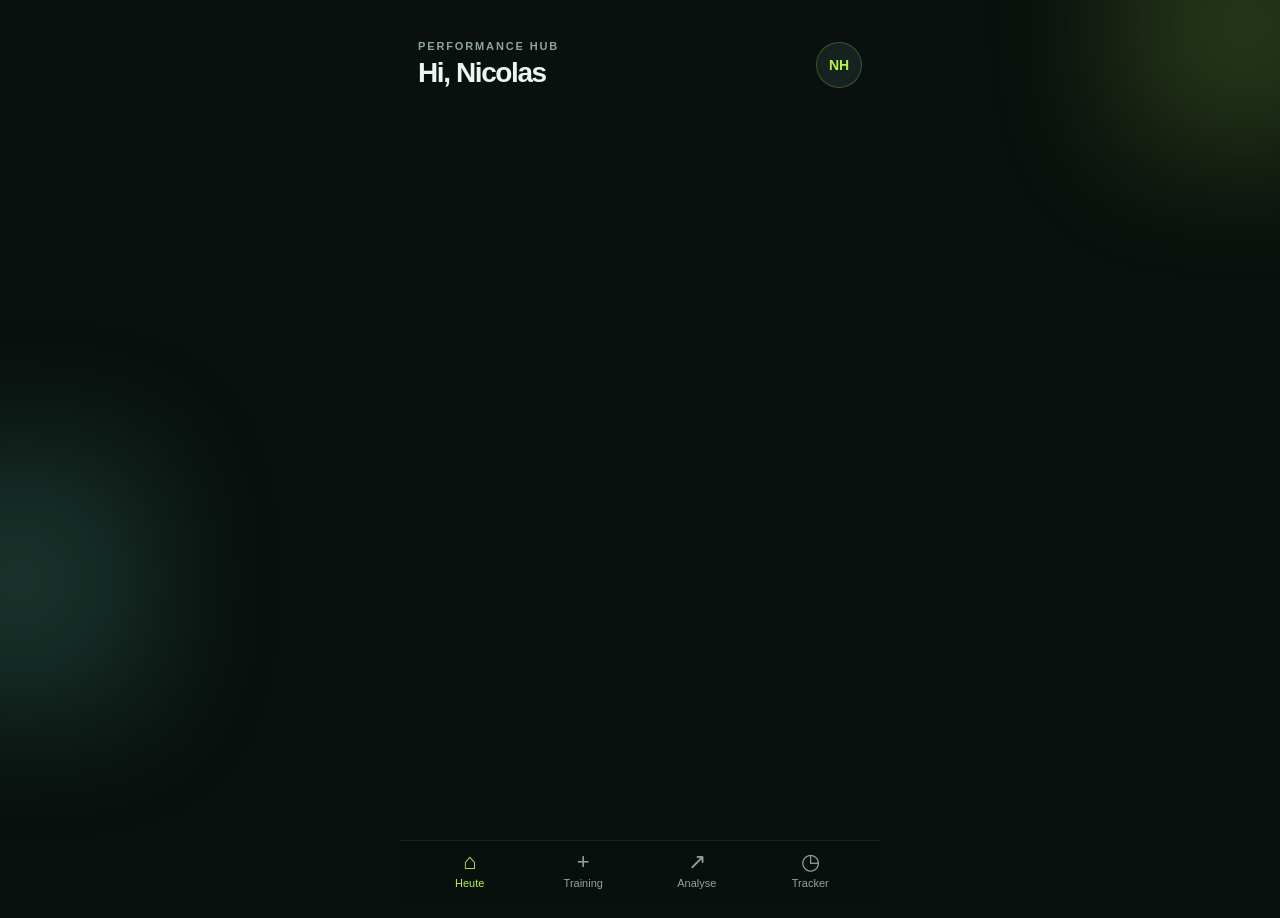
==== index.html @ 821de193 "Add files via upload" ====
<!doctype html>
<html lang="de">
  <head>
    <meta charset="utf-8">
    <meta name="viewport" content="width=device-width, initial-scale=1, viewport-fit=cover">
    <meta name="theme-color" content="#0b1210">
    <title>NH Training | Progress App</title>
    <link rel="manifest" href="manifest.webmanifest">
    <link rel="icon" href="assets/icon.svg" type="image/svg+xml">
    <link rel="stylesheet" href="styles.css">
  </head>
  <body>
    <div class="ambient ambient-one"></div>
    <div class="ambient ambient-two"></div>
    <div class="app-shell">
      <header class="topbar">
        <div>
          <p class="eyebrow">Performance Hub</p>
          <h1>Hi, Nicolas</h1>
        </div>
        <button class="profile-chip" aria-label="Profil">NH</button>
      </header>
      <main id="app" aria-live="polite"></main>
      <nav class="bottom-nav" aria-label="Hauptnavigation">
        <button class="nav-item active" data-tab="home"><span class="nav-icon">⌂</span>Heute</button>
        <button class="nav-item" data-tab="training"><span class="nav-icon">+</span>Training</button>
        <button class="nav-item" data-tab="progress"><span class="nav-icon">↗</span>Analyse</button>
        <button class="nav-item" data-tab="tracker"><span class="nav-icon">◷</span>Tracker</button>
      </nav>
    </div>
    <dialog id="entry-dialog">
      <form id="entry-form" method="dialog" class="entry-form">
        <div class="dialog-header">
          <div>
            <p class="eyebrow">Daily Check-in</p>
            <h2>Eintrag hinzufügen</h2>
          </div>
          <button type="button" class="icon-button" data-close-dialog aria-label="Schließen">×</button>
        </div>
        <label>Datum<input required name="date" type="date"></label>
        <div class="input-row">
          <label>Gewicht (kg)<input required name="weight" type="number" step="0.1"></label>
          <label>Schlaf (h)<input name="sleep" type="number" step="0.1"></label>
        </div>
        <div class="input-row">
          <label>Kalorien<input name="calories" type="number"></label>
          <label>Schritte<input name="steps" type="number"></label>
        </div>
        <div class="rating-grid">
          <label>Energie <output data-rating-output="energy">7</output><input name="energy" type="range" min="1" max="10" value="7"></label>
          <label>Stress <output data-rating-output="stress">4</output><input name="stress" type="range" min="1" max="10" value="4"></label>
          <label>Verdauung <output data-rating-output="digestion">7</output><input name="digestion" type="range" min="1" max="10" value="7"></label>
        </div>
        <label>Session
          <select name="session">
            <option value="">Rest / nicht erfasst</option>
            <option>Upper/Arms</option>
            <option>Lower</option>
            <option>Pull/Trizeps</option>
            <option>Push/Bizeps</option>
          </select>
        </label>
        <label>Session Rating <output data-rating-output="sessionRating">7</output>
          <input name="sessionRating" type="range" min="1" max="10" value="7">
        </label>
        <button class="primary-button" type="submit">Eintrag speichern</button>
      </form>
    </dialog>
    <dialog id="workout-dialog" class="workout-dialog">
      <form id="workout-form" method="dialog"></form>
    </dialog>
    <script src="data/fitness-data.js"></script>
    <script src="app.js"></script>
  </body>
</html>
---- styles.css ----
:root {
  --bg: #09100e;
  --surface: #111a18;
  --surface-2: #16221f;
  --surface-3: #1b2925;
  --line: rgba(238, 246, 241, 0.08);
  --text: #eef4ef;
  --muted: #91a49c;
  --accent: #b7f348;
  --accent-dark: #142008;
  --teal: #62d6b7;
  --orange: #ffbc74;
  --red: #ff7e70;
  --radius: 22px;
  --shadow: 0 18px 42px rgba(0, 0, 0, 0.28);
}

* {
  box-sizing: border-box;
}

html {
  background: var(--bg);
}

body {
  margin: 0;
  min-width: 320px;
  min-height: 100vh;
  background: var(--bg);
  color: var(--text);
  font-family: Inter, "Segoe UI", Arial, sans-serif;
}

button,
input,
select {
  font: inherit;
}

button {
  color: inherit;
  cursor: pointer;
}

.ambient {
  position: fixed;
  pointer-events: none;
  z-index: 0;
  filter: blur(70px);
  opacity: 0.18;
}

.ambient-one {
  top: -100px;
  right: -90px;
  width: 250px;
  height: 250px;
  background: var(--accent);
}

.ambient-two {
  left: -110px;
  top: 50%;
  width: 260px;
  height: 260px;
  background: var(--teal);
}

.app-shell {
  position: relative;
  z-index: 1;
  max-width: 480px;
  min-height: 100vh;
  margin: 0 auto;
  padding: max(22px, env(safe-area-inset-top)) 18px calc(102px + env(safe-area-inset-bottom));
}

.topbar,
.row,
.section-head,
.dialog-header,
.metric-row,
.workout-head {
  display: flex;
  align-items: center;
  justify-content: space-between;
  gap: 12px;
}

.topbar {
  margin-bottom: 26px;
}

h1,
h2,
h3,
p {
  margin: 0;
}

h1 {
  margin-top: 5px;
  font-size: 28px;
  letter-spacing: -0.05em;
}

h2 {
  font-size: 22px;
  letter-spacing: -0.045em;
}

h3 {
  font-size: 16px;
}

.eyebrow {
  color: var(--muted);
  font-size: 11px;
  font-weight: 700;
  letter-spacing: 0.17em;
  text-transform: uppercase;
}

.profile-chip {
  width: 46px;
  height: 46px;
  border: 1px solid rgba(183, 243, 72, 0.24);
  border-radius: 50%;
  background: var(--surface-2);
  color: var(--accent);
  font-size: 14px;
  font-weight: 700;
}

.hero {
  position: relative;
  overflow: hidden;
  margin-bottom: 18px;
  padding: 21px 20px 18px;
  border: 1px solid rgba(183, 243, 72, 0.13);
  border-radius: 27px;
  background: linear-gradient(130deg, #19251b, #101915);
  box-shadow: var(--shadow);
}

.hero::after {
  content: "";
  position: absolute;
  right: -40px;
  bottom: -70px;
  width: 155px;
  height: 155px;
  border-radius: 50%;
  background: rgba(183, 243, 72, 0.09);
}

.hero .hero-title {
  margin: 10px 0 2px;
  color: var(--accent);
  font-size: 42px;
  font-weight: 750;
  letter-spacing: -0.065em;
}

.unit {
  margin-left: 4px;
  color: var(--muted);
  font-size: 16px;
  font-weight: 500;
}

.subtle,
.helper {
  color: var(--muted);
  font-size: 13px;
}

.trend {
  display: inline-flex;
  gap: 5px;
  align-items: center;
  margin-top: 12px;
  padding: 6px 10px;
  border-radius: 999px;
  background: rgba(98, 214, 183, 0.12);
  color: var(--teal);
  font-size: 12px;
  font-weight: 650;
}

.chart {
  display: block;
  width: 100%;
  height: 92px;
  margin-top: 18px;
}

.chart .grid {
  stroke: rgba(238, 246, 241, 0.07);
  stroke-width: 1;
}

.chart .line {
  fill: none;
  stroke: var(--accent);
  stroke-width: 3;
  stroke-linecap: round;
  stroke-linejoin: round;
}

.chart .area {
  fill: url(#areaFill);
}

.chart .dot {
  fill: var(--accent);
  stroke: #182019;
  stroke-width: 3;
}

.kpi-grid {
  display: grid;
  grid-template-columns: repeat(2, 1fr);
  gap: 10px;
  margin-bottom: 23px;
}

.kpi,
.card,
.workout-card,
.day-card {
  border: 1px solid var(--line);
  background: var(--surface);
  border-radius: var(--radius);
}

.kpi {
  min-height: 104px;
  padding: 14px;
}

.kpi strong {
  display: block;
  margin: 11px 0 4px;
  font-size: 23px;
  letter-spacing: -0.04em;
}

.kpi.good strong {
  color: var(--teal);
}

.kpi.warm strong {
  color: var(--orange);
}

.section {
  margin-top: 22px;
}

.section-head {
  margin-bottom: 12px;
}

.link-button {
  border: 0;
  background: none;
  color: var(--accent);
  font-size: 13px;
}

.action-card {
  margin: 18px 0 8px;
  padding: 16px;
  border: 1px solid rgba(183, 243, 72, 0.16);
  border-radius: var(--radius);
  background: linear-gradient(130deg, var(--surface-2), var(--surface));
}

.action-card h3 {
  margin: 7px 0 5px;
  font-size: 18px;
}

.action-buttons {
  display: flex;
  gap: 9px;
  margin-top: 14px;
}

.action-buttons button {
  flex: 1;
}

.secondary-button {
  padding: 12px 13px;
  border: 1px solid var(--line);
  border-radius: 13px;
  background: var(--surface-3);
  color: var(--text);
  font-size: 13px;
  font-weight: 650;
}

.compact-progress {
  margin-top: 14px;
}

.progress-track {
  height: 7px;
  overflow: hidden;
  margin-top: 8px;
  border-radius: 999px;
  background: var(--surface-3);
}

.progress-track span {
  display: block;
  height: 100%;
  border-radius: inherit;
  background: var(--accent);
}

.session-preview {
  display: flex;
  gap: 10px;
  overflow-x: auto;
  scrollbar-width: none;
}

.session-preview::-webkit-scrollbar {
  display: none;
}

.session-pill {
  min-width: 144px;
  padding: 14px;
  border-radius: 18px;
  background: var(--surface-2);
}

.session-pill .day {
  margin-bottom: 14px;
  color: var(--muted);
  font-size: 12px;
}

.session-pill strong {
  display: block;
  margin-bottom: 5px;
  font-size: 14px;
}

.pill-count {
  color: var(--muted);
  font-size: 12px;
}

.chips {
  display: flex;
  gap: 8px;
  margin: 2px 0 18px;
}

.chip {
  flex: 1;
  padding: 10px 8px;
  border: 1px solid var(--line);
  border-radius: 13px;
  background: transparent;
  color: var(--muted);
  font-size: 13px;
}

.chip.active {
  border-color: transparent;
  background: var(--accent);
  color: var(--accent-dark);
  font-weight: 700;
}

.volume-grid {
  display: grid;
  grid-template-columns: repeat(4, 1fr);
  gap: 7px;
  margin-bottom: 18px;
}

.volume-box {
  padding: 10px 6px;
  border-radius: 13px;
  background: var(--surface-2);
  text-align: center;
}

.volume-box strong {
  display: block;
  font-size: 18px;
}

.volume-box span {
  display: block;
  overflow: hidden;
  margin-top: 3px;
  color: var(--muted);
  font-size: 10px;
  text-overflow: ellipsis;
  white-space: nowrap;
}

.workout-card {
  margin-bottom: 10px;
  overflow: hidden;
}

.workout-head {
  width: 100%;
  padding: 15px 14px;
  border: 0;
  background: none;
  text-align: left;
}

.session-code {
  display: inline-flex;
  align-items: center;
  justify-content: center;
  width: 31px;
  height: 31px;
  margin-right: 9px;
  border-radius: 10px;
  background: rgba(183, 243, 72, 0.13);
  color: var(--accent);
  font-weight: 700;
}

.workout-title {
  flex: 1;
}

.workout-title span {
  display: block;
  margin-top: 3px;
  color: var(--muted);
  font-size: 12px;
}

.chevron {
  color: var(--muted);
}

.exercise-list {
  display: none;
  padding: 0 14px 12px;
}

.workout-card.open .exercise-list {
  display: block;
}

.start-session {
  width: 100%;
  margin: 0 0 11px;
  padding: 11px;
  border: 0;
  border-radius: 12px;
  background: rgba(183, 243, 72, 0.12);
  color: var(--accent);
  font-size: 13px;
  font-weight: 700;
}

.exercise {
  display: grid;
  grid-template-columns: 1fr auto;
  gap: 6px;
  padding: 11px 0;
  border-top: 1px solid var(--line);
}

.exercise p {
  font-size: 13px;
}

.exercise small {
  color: var(--muted);
}

.set-tag {
  align-self: center;
  padding: 5px 8px;
  border-radius: 9px;
  background: var(--surface-3);
  color: var(--accent);
  font-size: 12px;
  font-weight: 700;
}

.metric-tabs {
  display: flex;
  gap: 7px;
  overflow-x: auto;
  margin: 14px 0;
}

.metric-tab {
  padding: 9px 12px;
  border: 1px solid var(--line);
  border-radius: 999px;
  background: var(--surface);
  color: var(--muted);
  white-space: nowrap;
}

.metric-tab.active {
  background: rgba(183, 243, 72, 0.12);
  color: var(--accent);
}

.card {
  margin-bottom: 12px;
  padding: 16px;
}

.performance-card {
  margin-top: 12px;
}

.log-summary {
  display: grid;
  grid-template-columns: repeat(3, 1fr);
  gap: 8px;
  margin-top: 14px;
}

.log-summary div {
  padding: 10px 7px;
  border-radius: 12px;
  background: var(--surface-2);
  text-align: center;
}

.log-summary strong {
  display: block;
  color: var(--accent);
  font-size: 17px;
}

.log-summary span {
  color: var(--muted);
  font-size: 10px;
}

.stat-row {
  display: grid;
  grid-template-columns: repeat(3, 1fr);
  gap: 8px;
  margin-top: 17px;
}

.stat-row strong {
  display: block;
  font-size: 18px;
}

.stat-row span {
  color: var(--muted);
  font-size: 11px;
}

.insight {
  display: flex;
  gap: 12px;
  margin-bottom: 10px;
  padding: 14px;
  border-radius: 16px;
  background: var(--surface-2);
}

.insight-mark {
  width: 8px;
  flex-shrink: 0;
  border-radius: 999px;
  background: var(--teal);
}

.insight.warning .insight-mark {
  background: var(--orange);
}

.insight p {
  margin-top: 5px;
  color: var(--muted);
  font-size: 12px;
  line-height: 1.45;
}

.primary-button {
  width: 100%;
  padding: 14px 17px;
  border: 0;
  border-radius: 15px;
  background: var(--accent);
  color: var(--accent-dark);
  font-weight: 700;
}

.day-card {
  display: grid;
  grid-template-columns: 1fr auto;
  gap: 12px;
  margin-bottom: 9px;
  padding: 13px 14px;
}

.day-card strong {
  font-size: 14px;
}

.day-meta {
  display: flex;
  gap: 13px;
  margin-top: 7px;
  color: var(--muted);
  font-size: 12px;
}

.weight {
  color: var(--accent);
  font-size: 15px;
  font-weight: 700;
}

.bottom-nav {
  position: fixed;
  right: 0;
  bottom: 0;
  left: 0;
  z-index: 5;
  display: flex;
  max-width: 480px;
  margin: 0 auto;
  padding: 10px 13px calc(10px + env(safe-area-inset-bottom));
  border-top: 1px solid var(--line);
  background: rgba(9, 16, 14, 0.94);
  backdrop-filter: blur(20px);
}

.nav-item {
  flex: 1;
  border: 0;
  background: none;
  color: var(--muted);
  font-size: 11px;
}

.nav-icon {
  display: block;
  margin-bottom: 5px;
  font-size: 22px;
  line-height: 20px;
}

.nav-item.active {
  color: var(--accent);
}

dialog {
  width: min(430px, calc(100vw - 28px));
  padding: 0;
  border: 1px solid var(--line);
  border-radius: 24px;
  background: var(--surface);
  color: var(--text);
}

dialog::backdrop {
  background: rgba(0, 0, 0, 0.62);
  backdrop-filter: blur(4px);
}

.entry-form {
  display: grid;
  gap: 13px;
  padding: 20px;
}

.rating-grid {
  display: grid;
  grid-template-columns: repeat(3, 1fr);
  gap: 10px;
}

.rating-grid output,
label > output {
  float: right;
  color: var(--accent);
  font-weight: 700;
}

input[type="range"] {
  height: 30px;
  padding: 0;
  accent-color: var(--accent);
}

.workout-dialog {
  height: min(94vh, 820px);
  max-height: calc(100vh - 20px);
}

.workout-dialog form {
  height: 100%;
  overflow-y: auto;
  padding: 18px;
  scrollbar-color: var(--surface-3) transparent;
  scrollbar-width: thin;
}

.workout-dialog form::-webkit-scrollbar {
  width: 7px;
}

.workout-dialog form::-webkit-scrollbar-thumb {
  border-radius: 999px;
  background: var(--surface-3);
}

.live-workout-head {
  position: sticky;
  top: -18px;
  z-index: 2;
  margin: -18px -18px 14px;
  padding: 18px 18px 14px;
  border-bottom: 1px solid var(--line);
  background: var(--surface);
}

.timer-card {
  display: flex;
  align-items: center;
  justify-content: space-between;
  gap: 12px;
  margin: 15px 0;
  padding: 13px;
  border-radius: 14px;
  background: var(--surface-2);
}

.timer-display {
  color: var(--accent);
  font-size: 26px;
  font-weight: 700;
  letter-spacing: -0.04em;
}

.timer-buttons {
  display: flex;
  gap: 5px;
}

.timer-buttons button {
  padding: 7px 8px;
  border: 1px solid var(--line);
  border-radius: 8px;
  background: var(--surface-3);
  font-size: 12px;
}

.log-exercise {
  margin-bottom: 12px;
  padding: 13px;
  border: 1px solid var(--line);
  border-radius: 14px;
  background: var(--surface-2);
}

.log-exercise h3 {
  margin-bottom: 4px;
}

.set-row {
  display: grid;
  grid-template-columns: 28px 1fr 1fr 58px;
  align-items: end;
  gap: 7px;
  margin-top: 10px;
}

.set-row span {
  align-self: center;
  color: var(--muted);
  font-size: 12px;
}

.set-row label {
  font-size: 10px;
}

.set-row input {
  padding: 8px 7px;
  font-size: 14px;
}

.workout-actions {
  position: sticky;
  bottom: -18px;
  display: flex;
  gap: 9px;
  margin: 18px -18px -18px;
  padding: 14px 18px 18px;
  border-top: 1px solid var(--line);
  background: var(--surface);
}

.workout-actions .secondary-button {
  flex: 0.42;
}

.icon-button {
  width: 34px;
  height: 34px;
  border: 0;
  border-radius: 10px;
  background: var(--surface-3);
  color: var(--muted);
  font-size: 24px;
}

label {
  color: var(--muted);
  font-size: 12px;
}

input,
select {
  display: block;
  width: 100%;
  margin-top: 7px;
  padding: 11px 12px;
  border: 1px solid var(--line);
  border-radius: 11px;
  background: var(--surface-2);
  color: var(--text);
}

.input-row {
  display: grid;
  grid-template-columns: repeat(2, 1fr);
  gap: 11px;
}

@media (min-width: 620px) {
  .app-shell {
    margin-top: 18px;
    border-radius: 32px 32px 0 0;
  }
}
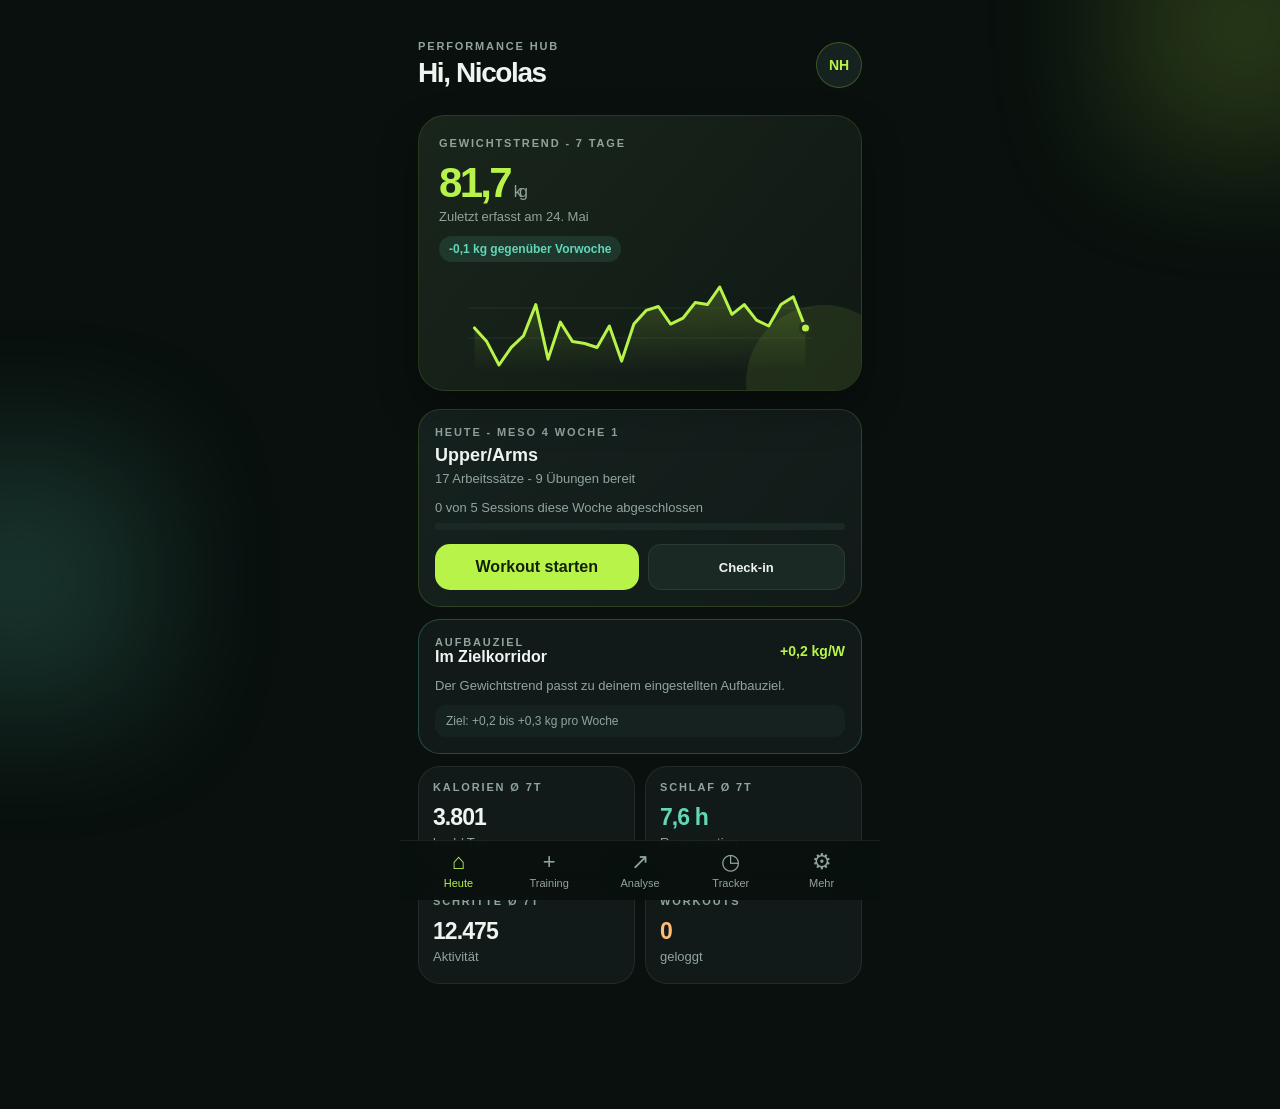
==== commit 55f0b14f: "Upgrade client app tracking and settings" ====
--- a/index.html
+++ b/index.html
@@ -18,7 +18,7 @@
           <p class="eyebrow">Performance Hub</p>
           <h1>Hi, Nicolas</h1>
         </div>
-        <button class="profile-chip" aria-label="Profil">NH</button>
+        <button class="profile-chip" data-open-settings aria-label="Einstellungen öffnen" title="Einstellungen">NH</button>
       </header>
       <main id="app" aria-live="polite"></main>
       <nav class="bottom-nav" aria-label="Hauptnavigation">
@@ -26,6 +26,7 @@
         <button class="nav-item" data-tab="training"><span class="nav-icon">+</span>Training</button>
         <button class="nav-item" data-tab="progress"><span class="nav-icon">↗</span>Analyse</button>
         <button class="nav-item" data-tab="tracker"><span class="nav-icon">◷</span>Tracker</button>
+        <button class="nav-item" data-tab="settings"><span class="nav-icon">&#9881;</span>Mehr</button>
       </nav>
     </div>
     <dialog id="entry-dialog">
@@ -69,6 +70,28 @@
     <dialog id="workout-dialog" class="workout-dialog">
       <form id="workout-form" method="dialog"></form>
     </dialog>
+    <dialog id="measurement-dialog">
+      <form id="measurement-form" method="dialog" class="entry-form">
+        <div class="dialog-header">
+          <div>
+            <p class="eyebrow">Body Check</p>
+            <h2>Maße erfassen</h2>
+          </div>
+          <button type="button" class="icon-button" data-close-measurement aria-label="Schließen">&times;</button>
+        </div>
+        <label>Datum<input required name="date" type="date"></label>
+        <div class="input-row">
+          <label>Taille (cm)<input required name="waist" type="number" step="0.1"></label>
+          <label>Oberarm (cm)<input name="arm" type="number" step="0.1"></label>
+        </div>
+        <div class="input-row">
+          <label>Brust (cm)<input name="chest" type="number" step="0.1"></label>
+          <label>Oberschenkel (cm)<input name="thigh" type="number" step="0.1"></label>
+        </div>
+        <label>Notiz<input name="note" type="text" maxlength="100" placeholder="z. B. morgens, nüchtern"></label>
+        <button class="primary-button" type="submit">Messung speichern</button>
+      </form>
+    </dialog>
     <script src="data/fitness-data.js"></script>
     <script src="app.js"></script>
   </body>
--- a/styles.css
+++ b/styles.css
@@ -7,6 +7,7 @@
   --text: #eef4ef;
   --muted: #91a49c;
   --accent: #b7f348;
+  --accent-rgb: 183, 243, 72;
   --accent-dark: #142008;
   --teal: #62d6b7;
   --orange: #ffbc74;
@@ -125,7 +126,7 @@
 .profile-chip {
   width: 46px;
   height: 46px;
-  border: 1px solid rgba(183, 243, 72, 0.24);
+  border: 1px solid rgba(var(--accent-rgb), 0.24);
   border-radius: 50%;
   background: var(--surface-2);
   color: var(--accent);
@@ -138,7 +139,7 @@
   overflow: hidden;
   margin-bottom: 18px;
   padding: 21px 20px 18px;
-  border: 1px solid rgba(183, 243, 72, 0.13);
+  border: 1px solid rgba(var(--accent-rgb), 0.13);
   border-radius: 27px;
   background: linear-gradient(130deg, #19251b, #101915);
   box-shadow: var(--shadow);
@@ -152,7 +153,7 @@
   width: 155px;
   height: 155px;
   border-radius: 50%;
-  background: rgba(183, 243, 72, 0.09);
+  background: rgba(var(--accent-rgb), 0.09);
 }
 
 .hero .hero-title {
@@ -273,7 +274,7 @@
 .action-card {
   margin: 18px 0 8px;
   padding: 16px;
-  border: 1px solid rgba(183, 243, 72, 0.16);
+  border: 1px solid rgba(var(--accent-rgb), 0.16);
   border-radius: var(--radius);
   background: linear-gradient(130deg, var(--surface-2), var(--surface));
 }
@@ -430,7 +431,7 @@
   height: 31px;
   margin-right: 9px;
   border-radius: 10px;
-  background: rgba(183, 243, 72, 0.13);
+  background: rgba(var(--accent-rgb), 0.13);
   color: var(--accent);
   font-weight: 700;
 }
@@ -465,7 +466,7 @@
   padding: 11px;
   border: 0;
   border-radius: 12px;
-  background: rgba(183, 243, 72, 0.12);
+  background: rgba(var(--accent-rgb), 0.12);
   color: var(--accent);
   font-size: 13px;
   font-weight: 700;
@@ -514,7 +515,7 @@
 }
 
 .metric-tab.active {
-  background: rgba(183, 243, 72, 0.12);
+  background: rgba(var(--accent-rgb), 0.12);
   color: var(--accent);
 }
 
@@ -523,6 +524,33 @@
   padding: 16px;
 }
 
+.goal-card {
+  margin: 12px 0;
+}
+
+.goal-card.good {
+  border-color: rgba(98, 214, 183, 0.26);
+}
+
+.goal-card.warning {
+  border-color: rgba(255, 188, 116, 0.22);
+}
+
+.goal-rate {
+  color: var(--accent);
+  font-size: 14px;
+  white-space: nowrap;
+}
+
+.goal-range {
+  margin-top: 12px;
+  padding: 9px 11px;
+  border-radius: 11px;
+  background: var(--surface-2);
+  color: var(--muted);
+  font-size: 12px;
+}
+
 .performance-card {
   margin-top: 12px;
 }
@@ -550,6 +578,51 @@
 .log-summary span {
   color: var(--muted);
   font-size: 10px;
+}
+
+.performance-foot {
+  margin-top: 12px;
+}
+
+.exercise-tabs {
+  display: flex;
+  gap: 7px;
+  overflow-x: auto;
+  margin: 13px 0 2px;
+  scrollbar-width: none;
+}
+
+.exercise-tabs::-webkit-scrollbar {
+  display: none;
+}
+
+.mini-chip {
+  flex-shrink: 0;
+  max-width: 146px;
+  overflow: hidden;
+  padding: 8px 10px;
+  border: 1px solid var(--line);
+  border-radius: 999px;
+  background: var(--surface-2);
+  color: var(--muted);
+  font-size: 12px;
+  text-overflow: ellipsis;
+  white-space: nowrap;
+}
+
+.mini-chip.active {
+  border-color: rgba(var(--accent-rgb), 0.35);
+  color: var(--accent);
+}
+
+.recommendation {
+  margin-top: 14px;
+  padding: 11px;
+  border-radius: 12px;
+  background: rgba(var(--accent-rgb), 0.08);
+  color: var(--text);
+  font-size: 12px;
+  line-height: 1.5;
 }
 
 .stat-row {
@@ -782,7 +855,7 @@
 
 .set-row {
   display: grid;
-  grid-template-columns: 28px 1fr 1fr 58px;
+  grid-template-columns: 34px minmax(90px, 1fr) 46px 42px;
   align-items: end;
   gap: 7px;
   margin-top: 10px;
@@ -801,6 +874,53 @@
 .set-row input {
   padding: 8px 7px;
   font-size: 14px;
+}
+
+.set-check {
+  height: 38px;
+  border: 1px solid var(--line);
+  border-radius: 10px;
+  background: var(--surface-3);
+  color: var(--muted);
+  font-size: 11px;
+  font-weight: 700;
+}
+
+.set-check.complete {
+  border-color: transparent;
+  background: var(--accent);
+  color: var(--accent-dark);
+}
+
+.set-row.complete input {
+  border-color: rgba(var(--accent-rgb), 0.2);
+}
+
+.step-input {
+  display: grid;
+  grid-template-columns: 31px 1fr 31px;
+  margin-top: 7px;
+}
+
+.step-input input {
+  min-width: 0;
+  margin-top: 0;
+  border-radius: 0;
+  text-align: center;
+}
+
+.step-input button {
+  border: 1px solid var(--line);
+  background: var(--surface-3);
+  color: var(--text);
+}
+
+.step-input button:first-child {
+  border-radius: 9px 0 0 9px;
+}
+
+.step-input button:last-child {
+  border-radius: 0 9px 9px 0;
 }
 
 .workout-actions {
@@ -834,7 +954,8 @@
 }
 
 input,
-select {
+select,
+textarea {
   display: block;
   width: 100%;
   margin-top: 7px;
@@ -845,10 +966,204 @@
   color: var(--text);
 }
 
+textarea {
+  min-height: 90px;
+  resize: vertical;
+  line-height: 1.4;
+}
+
+.feedback-card {
+  margin-bottom: 18px;
+}
+
+.feedback-form {
+  display: grid;
+  gap: 12px;
+  margin-top: 12px;
+}
+
+.storage-note {
+  margin: 13px 0;
+  padding: 9px 11px;
+  border-radius: 10px;
+  background: rgba(255, 188, 116, 0.11);
+  color: var(--orange);
+  font-size: 12px;
+}
+
+.feedback-item {
+  margin-top: 9px;
+  padding: 11px;
+  border-radius: 12px;
+  background: var(--surface-2);
+}
+
+.feedback-item strong {
+  color: var(--muted);
+  font-size: 12px;
+}
+
+.feedback-item p {
+  margin-top: 7px;
+  font-size: 13px;
+  line-height: 1.45;
+}
+
+.remove-note {
+  border: 0;
+  background: none;
+  color: var(--red);
+  font-size: 12px;
+}
+
 .input-row {
   display: grid;
   grid-template-columns: repeat(2, 1fr);
   gap: 11px;
+}
+
+.measurement-grid {
+  display: grid;
+  grid-template-columns: repeat(4, 1fr);
+  gap: 7px;
+}
+
+.measurement-grid div {
+  padding: 10px 5px;
+  border-radius: 12px;
+  background: var(--surface-2);
+  text-align: center;
+}
+
+.measurement-grid strong,
+.measurement-grid span,
+.measurement-grid small {
+  display: block;
+}
+
+.measurement-grid strong {
+  font-size: 17px;
+}
+
+.measurement-grid span {
+  margin-top: 4px;
+  color: var(--muted);
+  font-size: 10px;
+}
+
+.measurement-grid small {
+  margin-top: 5px;
+  color: var(--accent);
+  font-size: 10px;
+}
+
+.settings-card h3 {
+  margin: 6px 0 14px;
+}
+
+.theme-grid {
+  display: grid;
+  grid-template-columns: repeat(4, 1fr);
+  gap: 7px;
+}
+
+.theme-option {
+  display: grid;
+  justify-items: center;
+  gap: 7px;
+  padding: 10px 4px;
+  border: 1px solid var(--line);
+  border-radius: 12px;
+  background: var(--surface-2);
+  color: var(--muted);
+  font-size: 11px;
+}
+
+.theme-option span {
+  width: 22px;
+  height: 22px;
+  border-radius: 50%;
+}
+
+.theme-option.active {
+  border-color: rgba(var(--accent-rgb), 0.38);
+  color: var(--text);
+}
+
+.settings-form {
+  display: grid;
+  gap: 13px;
+}
+
+.toggle-row {
+  display: flex;
+  align-items: center;
+  justify-content: space-between;
+  gap: 15px;
+  padding: 11px;
+  border-radius: 12px;
+  background: var(--surface-2);
+}
+
+.toggle-row input {
+  width: 22px;
+  margin: 0;
+  accent-color: var(--accent);
+}
+
+.data-copy {
+  line-height: 1.55;
+}
+
+.storage-stats {
+  display: grid;
+  grid-template-columns: repeat(2, 1fr);
+  gap: 7px;
+  margin: 14px 0;
+}
+
+.storage-stats span {
+  padding: 9px;
+  border-radius: 10px;
+  background: var(--surface-2);
+  color: var(--muted);
+  font-size: 12px;
+}
+
+.backup-actions {
+  display: flex;
+  gap: 8px;
+}
+
+.backup-actions > * {
+  flex: 1;
+  text-align: center;
+}
+
+.file-button {
+  position: relative;
+  display: grid;
+  align-items: center;
+}
+
+.file-button input {
+  position: absolute;
+  width: 1px;
+  height: 1px;
+  opacity: 0;
+}
+
+.primary-link {
+  display: block;
+  margin-top: 14px;
+  padding: 13px;
+  border-radius: 14px;
+  background: var(--accent);
+  color: var(--accent-dark);
+  font-size: 13px;
+  font-weight: 700;
+  text-align: center;
+  text-decoration: none;
 }
 
 @media (min-width: 620px) {
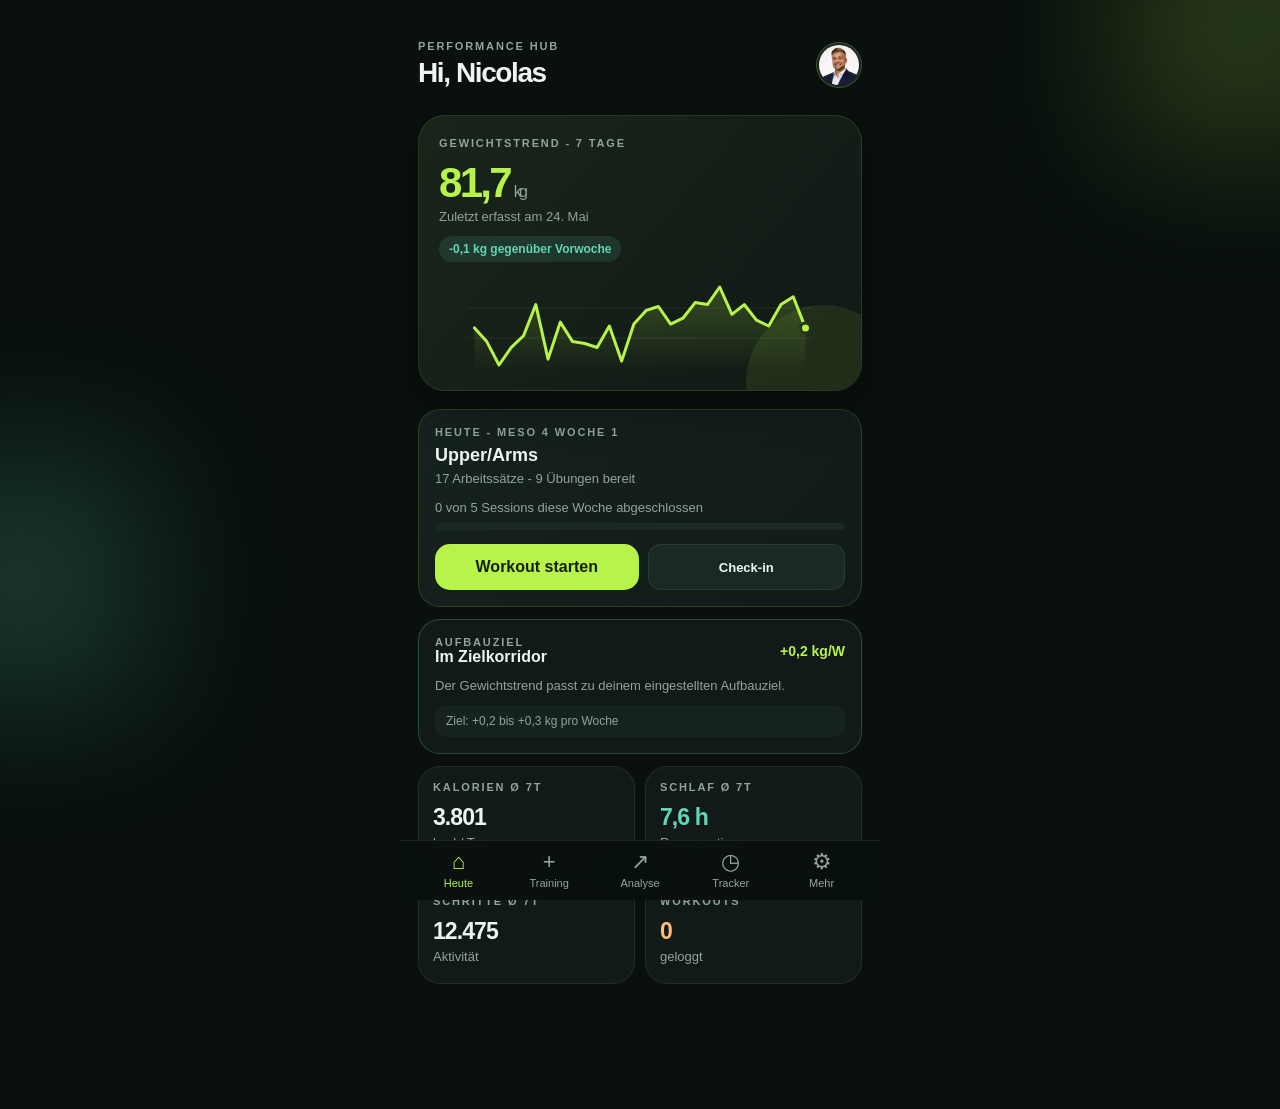
==== commit 419469e8: "Add client profile photo avatar" ====
--- a/index.html
+++ b/index.html
@@ -18,7 +18,9 @@
           <p class="eyebrow">Performance Hub</p>
           <h1>Hi, Nicolas</h1>
         </div>
-        <button class="profile-chip" data-open-settings aria-label="Einstellungen öffnen" title="Einstellungen">NH</button>
+        <button class="profile-chip" data-open-settings aria-label="Einstellungen öffnen" title="Einstellungen">
+          <img src="assets/profile-nicolas.jpg" alt="">
+        </button>
       </header>
       <main id="app" aria-live="polite"></main>
       <nav class="bottom-nav" aria-label="Hauptnavigation">
--- a/styles.css
+++ b/styles.css
@@ -126,12 +126,23 @@
 .profile-chip {
   width: 46px;
   height: 46px;
+  overflow: hidden;
+  padding: 2px;
   border: 1px solid rgba(var(--accent-rgb), 0.24);
   border-radius: 50%;
   background: var(--surface-2);
   color: var(--accent);
   font-size: 14px;
   font-weight: 700;
+}
+
+.profile-chip img {
+  display: block;
+  width: 100%;
+  height: 100%;
+  border-radius: 50%;
+  object-fit: cover;
+  object-position: center 34%;
 }
 
 .hero {
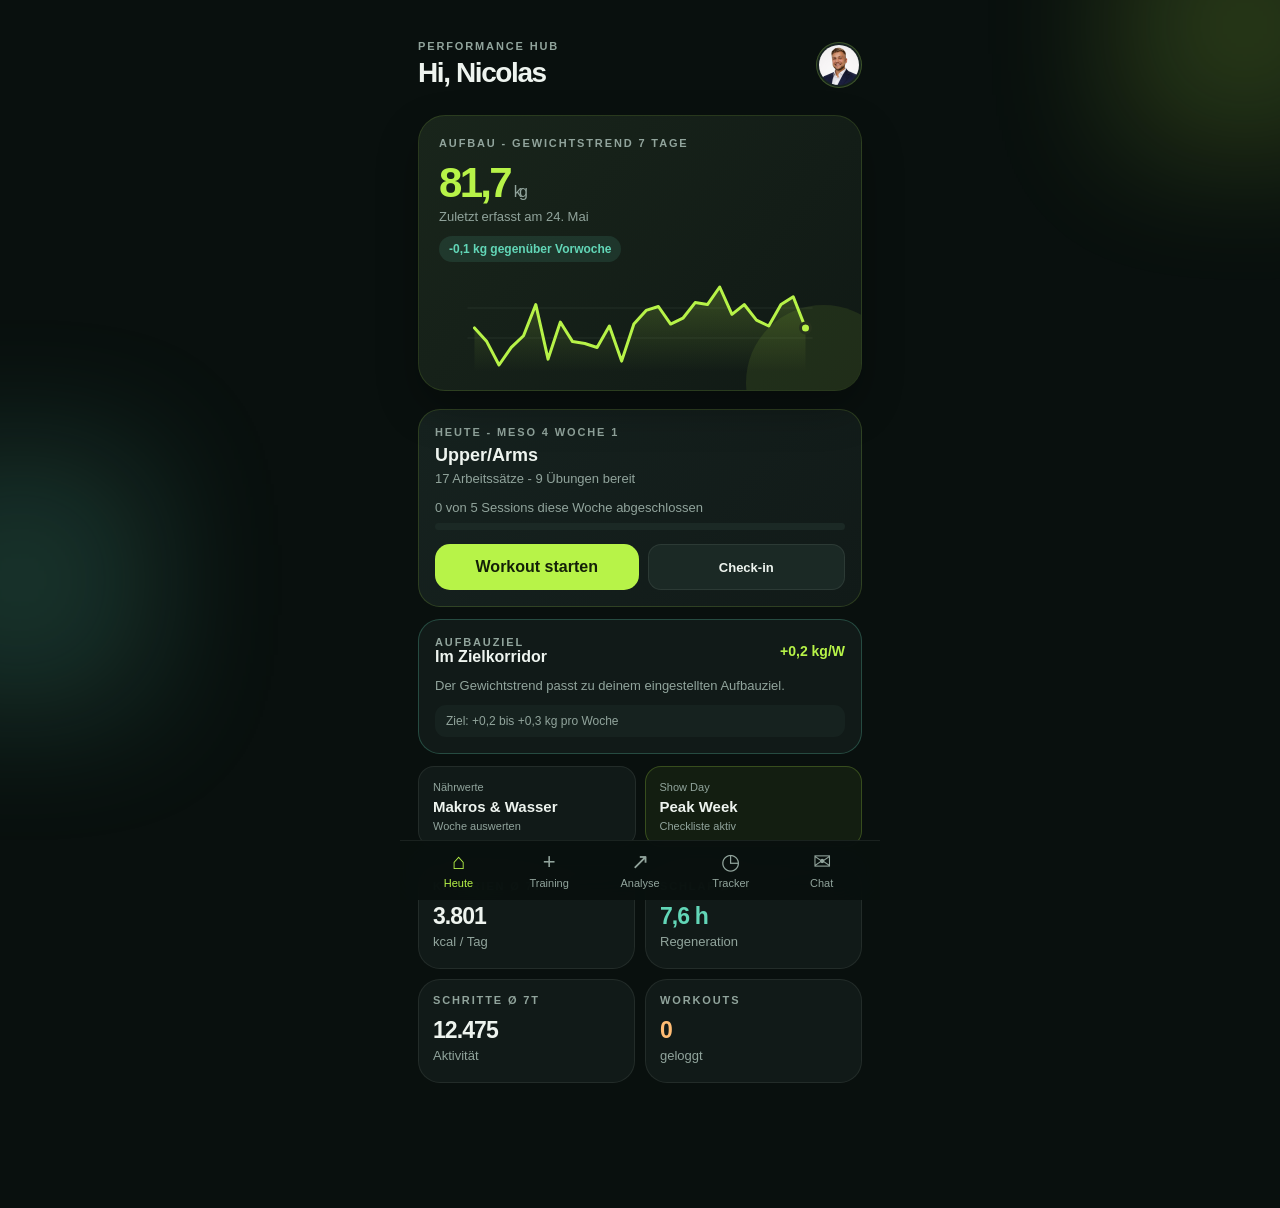
==== commit ab58d11a: "Add client chat nutrition and peak week flows" ====
--- a/index.html
+++ b/index.html
@@ -28,7 +28,7 @@
         <button class="nav-item" data-tab="training"><span class="nav-icon">+</span>Training</button>
         <button class="nav-item" data-tab="progress"><span class="nav-icon">↗</span>Analyse</button>
         <button class="nav-item" data-tab="tracker"><span class="nav-icon">◷</span>Tracker</button>
-        <button class="nav-item" data-tab="settings"><span class="nav-icon">&#9881;</span>Mehr</button>
+        <button class="nav-item" data-tab="chat"><span class="nav-icon">&#9993;</span>Chat</button>
       </nav>
     </div>
     <dialog id="entry-dialog">
@@ -94,6 +94,28 @@
         <button class="primary-button" type="submit">Messung speichern</button>
       </form>
     </dialog>
+    <dialog id="nutrition-dialog">
+      <form id="nutrition-form" method="dialog" class="entry-form">
+        <div class="dialog-header">
+          <div>
+            <p class="eyebrow">Ernährung</p>
+            <h2>Makros erfassen</h2>
+          </div>
+          <button type="button" class="icon-button" data-close-nutrition aria-label="Schließen">&times;</button>
+        </div>
+        <label>Datum<input required name="date" type="date"></label>
+        <div class="input-row">
+          <label>Kalorien<input required name="calories" type="number" min="0"></label>
+          <label>Protein (g)<input required name="protein" type="number" min="0"></label>
+        </div>
+        <div class="input-row">
+          <label>Kohlenhydrate (g)<input required name="carbs" type="number" min="0"></label>
+          <label>Fette (g)<input required name="fat" type="number" min="0"></label>
+        </div>
+        <label>Wasser (Liter)<input name="water" type="number" min="0" step="0.1"></label>
+        <button class="primary-button" type="submit">Nährwerte speichern</button>
+      </form>
+    </dialog>
     <script src="data/fitness-data.js"></script>
     <script src="app.js"></script>
   </body>
--- a/styles.css
+++ b/styles.css
@@ -1177,6 +1177,437 @@
   text-decoration: none;
 }
 
+.dashboard-shortcuts {
+  display: grid;
+  grid-template-columns: repeat(2, 1fr);
+  gap: 9px;
+  margin: 12px 0 18px;
+}
+
+.shortcut-card {
+  display: grid;
+  gap: 5px;
+  padding: 14px;
+  border: 1px solid var(--line);
+  border-radius: 16px;
+  background: var(--surface);
+  text-align: left;
+}
+
+.shortcut-card span,
+.shortcut-card small {
+  color: var(--muted);
+  font-size: 11px;
+}
+
+.shortcut-card strong {
+  font-size: 15px;
+}
+
+.shortcut-card.accent {
+  border-color: rgba(var(--accent-rgb), 0.22);
+  background: rgba(var(--accent-rgb), 0.06);
+}
+
+.weekly-review {
+  margin-top: 12px;
+}
+
+.status-pill,
+.private-pill {
+  padding: 6px 9px;
+  border-radius: 999px;
+  background: rgba(var(--accent-rgb), 0.1);
+  color: var(--accent);
+  font-size: 11px;
+  font-weight: 700;
+}
+
+.private-pill {
+  background: rgba(255, 188, 116, 0.12);
+  color: var(--orange);
+}
+
+.review-stats,
+.macro-grid {
+  display: grid;
+  grid-template-columns: repeat(4, 1fr);
+  gap: 7px;
+  margin-top: 14px;
+}
+
+.review-stats div,
+.macro-grid article {
+  padding: 10px 5px;
+  border-radius: 12px;
+  background: var(--surface-2);
+  text-align: center;
+}
+
+.review-stats strong,
+.review-stats span,
+.macro-grid strong,
+.macro-grid span,
+.macro-grid small {
+  display: block;
+}
+
+.review-stats strong,
+.macro-grid strong {
+  font-size: 15px;
+}
+
+.review-stats span,
+.macro-grid span {
+  margin-top: 5px;
+  color: var(--muted);
+  font-size: 10px;
+}
+
+.macro-grid {
+  margin-bottom: 12px;
+}
+
+.macro-grid article {
+  border: 1px solid var(--line);
+  background: var(--surface);
+}
+
+.macro-grid small {
+  margin-top: 5px;
+  color: var(--accent);
+  font-size: 9px;
+}
+
+.week-picker {
+  display: flex;
+  align-items: center;
+  justify-content: space-between;
+  text-align: center;
+}
+
+.nutrition-days {
+  margin: 12px 0;
+}
+
+.nutrition-day {
+  display: flex;
+  align-items: center;
+  justify-content: space-between;
+  gap: 12px;
+  margin-bottom: 7px;
+  padding: 12px 13px;
+  border: 1px solid var(--line);
+  border-radius: 14px;
+  background: var(--surface);
+}
+
+.nutrition-day p {
+  margin-top: 5px;
+  color: var(--muted);
+  font-size: 11px;
+}
+
+.target-grid {
+  display: grid;
+  grid-template-columns: repeat(4, 1fr);
+  gap: 7px;
+}
+
+.target-grid input {
+  padding-right: 5px;
+  padding-left: 5px;
+  text-align: center;
+}
+
+.setting-divider {
+  margin-top: 7px;
+}
+
+.peak-enable {
+  margin-top: 18px;
+}
+
+.peak-days {
+  display: flex;
+  gap: 7px;
+  overflow-x: auto;
+  margin: 13px 0;
+  scrollbar-width: none;
+}
+
+.peak-days::-webkit-scrollbar {
+  display: none;
+}
+
+.peak-day {
+  display: grid;
+  flex: 0 0 57px;
+  gap: 5px;
+  padding: 10px 5px;
+  border: 1px solid var(--line);
+  border-radius: 13px;
+  background: var(--surface);
+  text-align: center;
+}
+
+.peak-day span {
+  color: var(--muted);
+  font-size: 11px;
+}
+
+.peak-day.active {
+  border-color: transparent;
+  background: var(--accent);
+  color: var(--accent-dark);
+}
+
+.peak-day.active span {
+  color: var(--accent-dark);
+}
+
+.peak-metrics {
+  display: grid;
+  grid-template-columns: repeat(2, 1fr);
+  gap: 8px;
+  margin-top: 14px;
+}
+
+.peak-metrics div {
+  padding: 11px;
+  border-radius: 12px;
+  background: var(--surface-2);
+}
+
+.peak-metrics span {
+  display: block;
+  margin-bottom: 5px;
+  color: var(--muted);
+  font-size: 10px;
+}
+
+.peak-metrics strong {
+  font-size: 14px;
+}
+
+.checklist-item {
+  display: flex;
+  align-items: center;
+  gap: 10px;
+  width: 100%;
+  margin-top: 10px;
+  padding: 11px;
+  border: 1px solid var(--line);
+  border-radius: 12px;
+  background: var(--surface-2);
+  text-align: left;
+}
+
+.checklist-item span {
+  display: grid;
+  width: 23px;
+  height: 23px;
+  flex-shrink: 0;
+  place-items: center;
+  border: 1px solid var(--line);
+  border-radius: 7px;
+  color: var(--accent-dark);
+  font-size: 13px;
+}
+
+.checklist-item.done {
+  color: var(--muted);
+}
+
+.checklist-item.done span {
+  border-color: transparent;
+  background: var(--accent);
+}
+
+.photo-cta {
+  width: 100%;
+  margin-top: 15px;
+}
+
+.chat-head {
+  display: flex;
+  align-items: center;
+  gap: 12px;
+  margin-bottom: 14px;
+}
+
+.coach-avatar {
+  width: 48px;
+  height: 48px;
+  flex-shrink: 0;
+  border: 1px solid rgba(var(--accent-rgb), 0.24);
+  border-radius: 50%;
+  background: rgba(var(--accent-rgb), 0.12);
+  color: var(--accent);
+  font-weight: 700;
+}
+
+.online-status {
+  color: var(--teal);
+  font-size: 11px;
+}
+
+.chat-context {
+  display: flex;
+  justify-content: space-between;
+  gap: 10px;
+  margin-bottom: 16px;
+  padding: 10px 12px;
+  border-radius: 13px;
+  background: var(--surface-2);
+  color: var(--muted);
+  font-size: 12px;
+}
+
+.chat-context button {
+  border: 0;
+  background: transparent;
+  color: var(--accent);
+  font-size: 12px;
+}
+
+.chat-thread {
+  display: grid;
+  gap: 8px;
+  margin-bottom: 16px;
+}
+
+.chat-date {
+  margin: 8px 0 2px;
+  color: var(--muted);
+  font-size: 11px;
+  text-align: center;
+}
+
+.message-row {
+  display: flex;
+}
+
+.message-row.mine {
+  justify-content: flex-end;
+}
+
+.message {
+  max-width: 86%;
+  padding: 11px 12px 8px;
+  border-radius: 6px 17px 17px 17px;
+  background: var(--surface-2);
+  font-size: 13px;
+  line-height: 1.45;
+}
+
+.message-row.mine .message {
+  border-radius: 17px 6px 17px 17px;
+  background: rgba(var(--accent-rgb), 0.15);
+}
+
+.message time {
+  display: block;
+  margin-top: 7px;
+  color: var(--muted);
+  font-size: 10px;
+  text-align: right;
+}
+
+.message-attachment {
+  display: flex;
+  align-items: center;
+  gap: 9px;
+  margin-top: 9px;
+  padding: 8px;
+  border-radius: 11px;
+  background: rgba(9, 16, 14, 0.25);
+}
+
+.message-attachment img {
+  width: 76px;
+  height: 76px;
+  border-radius: 9px;
+  object-fit: cover;
+}
+
+.message-attachment strong,
+.message-attachment small {
+  display: block;
+}
+
+.message-attachment strong {
+  font-size: 11px;
+}
+
+.message-attachment small {
+  margin-top: 4px;
+  color: var(--muted);
+  font-size: 10px;
+}
+
+.photo-mark {
+  display: grid;
+  width: 40px;
+  height: 40px;
+  place-items: center;
+  border-radius: 9px;
+  background: var(--surface-3);
+  color: var(--accent);
+  font-size: 21px;
+}
+
+.chat-composer {
+  display: grid;
+  grid-template-columns: 43px 1fr auto;
+  align-items: end;
+  gap: 7px;
+  padding: 10px;
+  border: 1px solid var(--line);
+  border-radius: 18px;
+  background: var(--surface);
+}
+
+.attach-button {
+  position: relative;
+  display: grid;
+  width: 43px;
+  height: 43px;
+  place-items: center;
+  border-radius: 12px;
+  background: var(--surface-2);
+  color: var(--accent);
+  font-size: 25px;
+}
+
+.attach-button input {
+  position: absolute;
+  width: 1px;
+  height: 1px;
+  opacity: 0;
+}
+
+.chat-input input {
+  margin: 0;
+}
+
+.send-button {
+  height: 43px;
+  padding: 0 11px;
+  border: 0;
+  border-radius: 12px;
+  background: var(--accent);
+  color: var(--accent-dark);
+  font-size: 12px;
+  font-weight: 700;
+}
+
+.attachment-hint {
+  grid-column: 1 / -1;
+  color: var(--muted);
+  font-size: 10px;
+}
+
 @media (min-width: 620px) {
   .app-shell {
     margin-top: 18px;
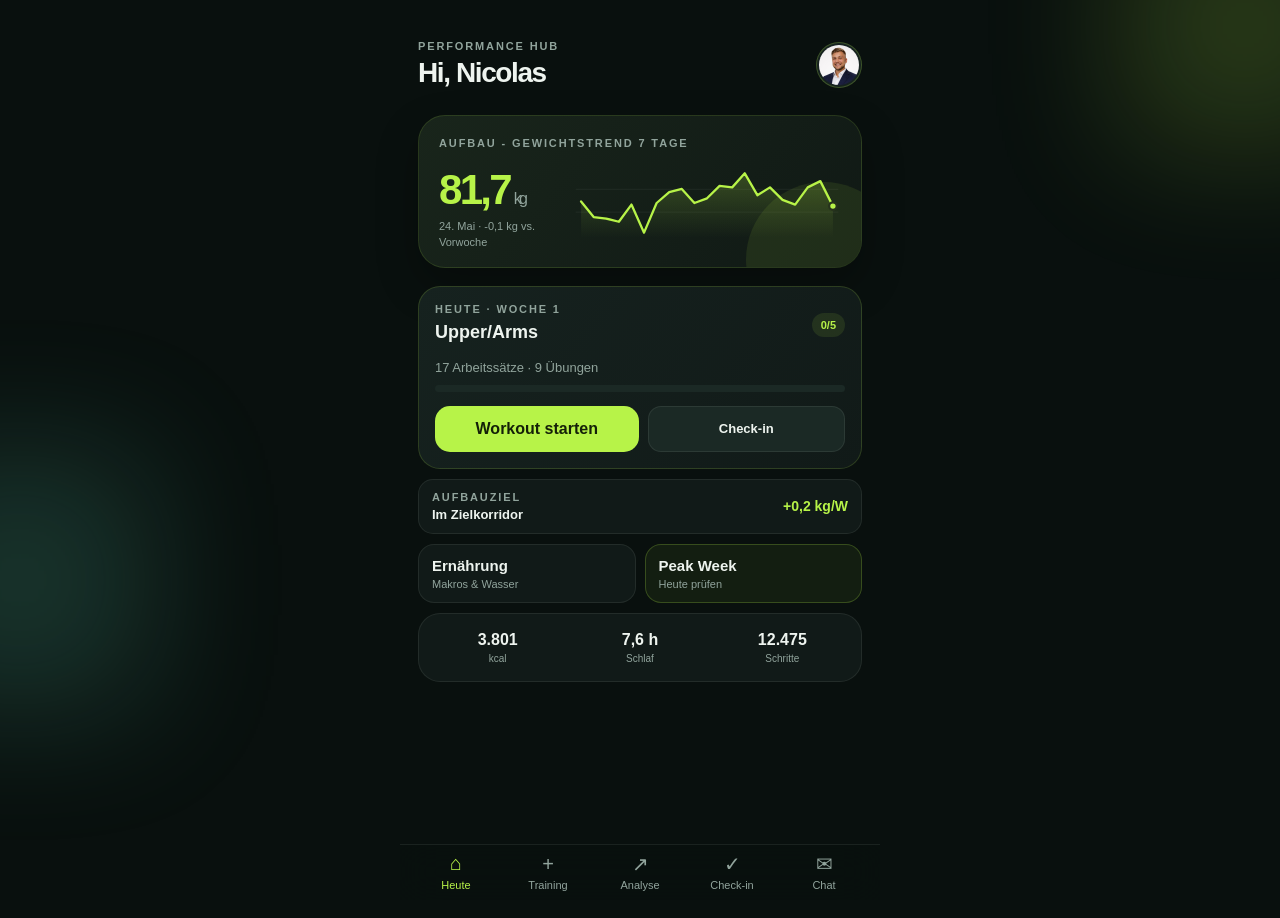
==== commit 9005d447: "Simplify mobile client app experience" ====
--- a/index.html
+++ b/index.html
@@ -27,7 +27,7 @@
         <button class="nav-item active" data-tab="home"><span class="nav-icon">⌂</span>Heute</button>
         <button class="nav-item" data-tab="training"><span class="nav-icon">+</span>Training</button>
         <button class="nav-item" data-tab="progress"><span class="nav-icon">↗</span>Analyse</button>
-        <button class="nav-item" data-tab="tracker"><span class="nav-icon">◷</span>Tracker</button>
+        <button class="nav-item" data-tab="tracker"><span class="nav-icon">✓</span>Check-in</button>
         <button class="nav-item" data-tab="chat"><span class="nav-icon">&#9993;</span>Chat</button>
       </nav>
     </div>
--- a/styles.css
+++ b/styles.css
@@ -31,6 +31,7 @@
   background: var(--bg);
   color: var(--text);
   font-family: Inter, "Segoe UI", Arial, sans-serif;
+  -webkit-font-smoothing: antialiased;
 }
 
 button,
@@ -42,6 +43,11 @@
 button {
   color: inherit;
   cursor: pointer;
+  transition: transform 120ms ease, background-color 180ms ease, border-color 180ms ease, color 180ms ease;
+}
+
+button:active {
+  transform: scale(0.98);
 }
 
 .ambient {
@@ -91,6 +97,22 @@
 
 .topbar {
   margin-bottom: 26px;
+}
+
+#app > * {
+  animation: content-rise 220ms ease both;
+}
+
+@keyframes content-rise {
+  from {
+    opacity: 0;
+    transform: translateY(5px);
+  }
+
+  to {
+    opacity: 1;
+    transform: translateY(0);
+  }
 }
 
 h1,
@@ -156,6 +178,34 @@
   box-shadow: var(--shadow);
 }
 
+.compact-hero {
+  padding-bottom: 16px;
+}
+
+.hero-compact-row {
+  display: grid;
+  grid-template-columns: 125px 1fr;
+  align-items: center;
+  gap: 9px;
+  margin-top: 7px;
+}
+
+.compact-hero .hero-title {
+  margin-top: 0;
+  font-size: 36px;
+}
+
+.compact-hero .chart {
+  height: 70px;
+  margin-top: 0;
+}
+
+.compact-hero .subtle {
+  margin-top: 5px;
+  font-size: 11px;
+  line-height: 1.45;
+}
+
 .hero::after {
   content: "";
   position: absolute;
@@ -290,6 +340,44 @@
   background: linear-gradient(130deg, var(--surface-2), var(--surface));
 }
 
+.tracker-actions {
+  display: grid;
+  grid-template-columns: repeat(2, 1fr);
+  gap: 8px;
+  margin-bottom: 18px;
+}
+
+.tracker-actions button {
+  padding: 12px 8px;
+  border: 1px solid var(--line);
+  border-radius: 12px;
+  background: var(--surface);
+  color: var(--text);
+  font-size: 12px;
+  font-weight: 650;
+}
+
+.list-label {
+  margin: 4px 0 11px;
+  color: var(--muted);
+  font-size: 11px;
+  font-weight: 700;
+  letter-spacing: 0.13em;
+  text-transform: uppercase;
+}
+
+.compact-feedback {
+  margin-top: 16px;
+}
+
+.daily-focus {
+  margin-top: 12px;
+}
+
+.daily-focus .compact-progress {
+  margin-top: 10px;
+}
+
 .action-card h3 {
   margin: 7px 0 5px;
   font-size: 18px;
@@ -535,6 +623,34 @@
   padding: 16px;
 }
 
+.compact-status {
+  display: flex;
+  align-items: center;
+  justify-content: space-between;
+  gap: 10px;
+  margin: 10px 0;
+  padding: 11px 13px;
+  border: 1px solid var(--line);
+  border-radius: 15px;
+  background: var(--surface);
+}
+
+.compact-status strong {
+  display: block;
+  margin-top: 4px;
+  font-size: 13px;
+}
+
+.compact-status span {
+  color: var(--accent);
+  font-size: 14px;
+  font-weight: 700;
+}
+
+.compact-status.warning span {
+  color: var(--orange);
+}
+
 .goal-card {
   margin: 12px 0;
 }
@@ -725,7 +841,7 @@
   display: flex;
   max-width: 480px;
   margin: 0 auto;
-  padding: 10px 13px calc(10px + env(safe-area-inset-bottom));
+  padding: 8px 10px calc(8px + env(safe-area-inset-bottom));
   border-top: 1px solid var(--line);
   background: rgba(9, 16, 14, 0.94);
   backdrop-filter: blur(20px);
@@ -742,12 +858,16 @@
 .nav-icon {
   display: block;
   margin-bottom: 5px;
-  font-size: 22px;
+  font-size: 20px;
   line-height: 20px;
 }
 
 .nav-item.active {
   color: var(--accent);
+}
+
+.nav-item.active .nav-icon {
+  transform: translateY(-1px);
 }
 
 dialog {
@@ -1181,20 +1301,19 @@
   display: grid;
   grid-template-columns: repeat(2, 1fr);
   gap: 9px;
-  margin: 12px 0 18px;
+  margin: 10px 0;
 }
 
 .shortcut-card {
   display: grid;
-  gap: 5px;
-  padding: 14px;
+  gap: 4px;
+  padding: 12px 13px;
   border: 1px solid var(--line);
   border-radius: 16px;
   background: var(--surface);
   text-align: left;
 }
 
-.shortcut-card span,
 .shortcut-card small {
   color: var(--muted);
   font-size: 11px;
@@ -1207,6 +1326,63 @@
 .shortcut-card.accent {
   border-color: rgba(var(--accent-rgb), 0.22);
   background: rgba(var(--accent-rgb), 0.06);
+}
+
+.quick-stats {
+  display: grid;
+  grid-template-columns: repeat(3, 1fr);
+  gap: 7px;
+  margin-top: 10px;
+  padding: 11px;
+}
+
+.quick-stats div {
+  padding: 6px 3px;
+  text-align: center;
+}
+
+.quick-stats strong,
+.quick-stats span {
+  display: block;
+}
+
+.quick-stats strong {
+  font-size: 16px;
+}
+
+.quick-stats span {
+  margin-top: 4px;
+  color: var(--muted);
+  font-size: 10px;
+}
+
+.page-head {
+  display: grid;
+  grid-template-columns: auto 1fr auto;
+  align-items: center;
+  gap: 10px;
+  margin-bottom: 14px;
+}
+
+.back-button {
+  display: grid;
+  width: 39px;
+  height: 39px;
+  place-items: center;
+  border: 1px solid var(--line);
+  border-radius: 12px;
+  background: var(--surface);
+  color: var(--text);
+}
+
+.add-button {
+  padding: 10px 11px;
+  border: 0;
+  border-radius: 11px;
+  background: rgba(var(--accent-rgb), 0.12);
+  color: var(--accent);
+  font-size: 12px;
+  font-weight: 700;
 }
 
 .weekly-review {
@@ -1471,6 +1647,17 @@
   font-size: 12px;
 }
 
+.history-button {
+  width: 100%;
+  margin-bottom: 12px;
+  padding: 10px;
+  border: 1px dashed var(--line);
+  border-radius: 12px;
+  background: transparent;
+  color: var(--muted);
+  font-size: 12px;
+}
+
 .chat-thread {
   display: grid;
   gap: 8px;
@@ -1558,6 +1745,9 @@
 }
 
 .chat-composer {
+  position: sticky;
+  bottom: 78px;
+  z-index: 2;
   display: grid;
   grid-template-columns: 43px 1fr auto;
   align-items: end;
@@ -1566,6 +1756,7 @@
   border: 1px solid var(--line);
   border-radius: 18px;
   background: var(--surface);
+  box-shadow: 0 -10px 22px rgba(9, 16, 14, 0.5);
 }
 
 .attach-button {
@@ -1614,3 +1805,12 @@
     border-radius: 32px 32px 0 0;
   }
 }
+
+@media (prefers-reduced-motion: reduce) {
+  *,
+  *::before,
+  *::after {
+    animation: none !important;
+    transition: none !important;
+  }
+}
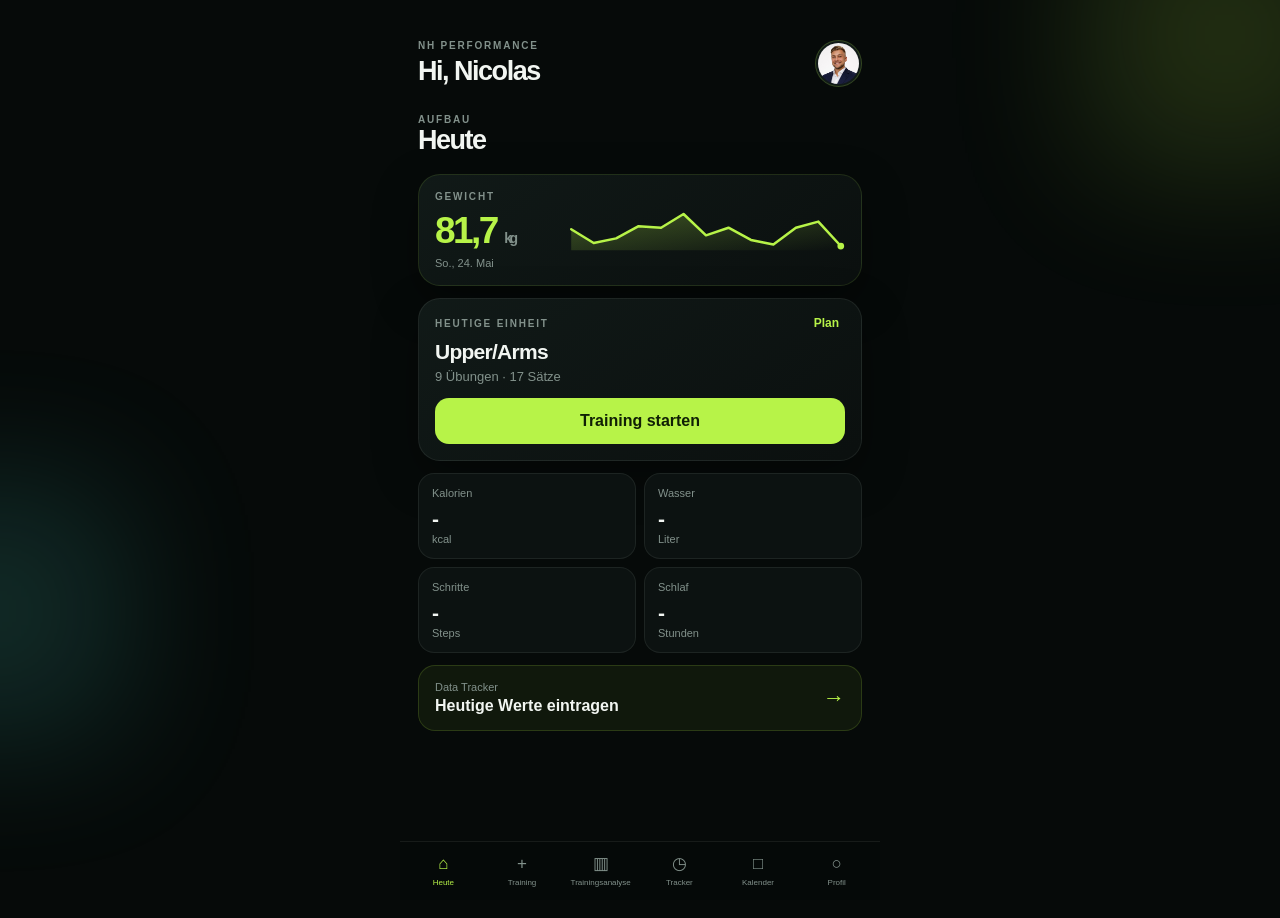
==== commit 1521d23d: "Rebuild client app as premium data tracker" ====
--- a/index.html
+++ b/index.html
@@ -3,8 +3,8 @@
   <head>
     <meta charset="utf-8">
     <meta name="viewport" content="width=device-width, initial-scale=1, viewport-fit=cover">
-    <meta name="theme-color" content="#0b1210">
-    <title>NH Training | Progress App</title>
+    <meta name="theme-color" content="#070c0b">
+    <title>NH Performance | Athlete Tracking</title>
     <link rel="manifest" href="manifest.webmanifest">
     <link rel="icon" href="assets/icon.svg" type="image/svg+xml">
     <link rel="stylesheet" href="styles.css">
@@ -15,10 +15,10 @@
     <div class="app-shell">
       <header class="topbar">
         <div>
-          <p class="eyebrow">Performance Hub</p>
-          <h1>Hi, Nicolas</h1>
+          <p class="eyebrow">NH Performance</p>
+          <h1 id="screen-greeting">Hi, Nicolas</h1>
         </div>
-        <button class="profile-chip" data-open-settings aria-label="Einstellungen öffnen" title="Einstellungen">
+        <button class="profile-chip" data-go="profile" aria-label="Profil öffnen" title="Profil">
           <img src="assets/profile-nicolas.jpg" alt="">
         </button>
       </header>
@@ -26,95 +26,14 @@
       <nav class="bottom-nav" aria-label="Hauptnavigation">
         <button class="nav-item active" data-tab="home"><span class="nav-icon">⌂</span>Heute</button>
         <button class="nav-item" data-tab="training"><span class="nav-icon">+</span>Training</button>
-        <button class="nav-item" data-tab="progress"><span class="nav-icon">↗</span>Analyse</button>
-        <button class="nav-item" data-tab="tracker"><span class="nav-icon">✓</span>Check-in</button>
-        <button class="nav-item" data-tab="chat"><span class="nav-icon">&#9993;</span>Chat</button>
+        <button class="nav-item" data-tab="training-analysis"><span class="nav-icon">▥</span>Trainingsanalyse</button>
+        <button class="nav-item" data-tab="tracker"><span class="nav-icon">◷</span>Tracker</button>
+        <button class="nav-item" data-tab="calendar"><span class="nav-icon">□</span>Kalender</button>
+        <button class="nav-item" data-tab="profile"><span class="nav-icon">○</span>Profil</button>
       </nav>
     </div>
-    <dialog id="entry-dialog">
-      <form id="entry-form" method="dialog" class="entry-form">
-        <div class="dialog-header">
-          <div>
-            <p class="eyebrow">Daily Check-in</p>
-            <h2>Eintrag hinzufügen</h2>
-          </div>
-          <button type="button" class="icon-button" data-close-dialog aria-label="Schließen">×</button>
-        </div>
-        <label>Datum<input required name="date" type="date"></label>
-        <div class="input-row">
-          <label>Gewicht (kg)<input required name="weight" type="number" step="0.1"></label>
-          <label>Schlaf (h)<input name="sleep" type="number" step="0.1"></label>
-        </div>
-        <div class="input-row">
-          <label>Kalorien<input name="calories" type="number"></label>
-          <label>Schritte<input name="steps" type="number"></label>
-        </div>
-        <div class="rating-grid">
-          <label>Energie <output data-rating-output="energy">7</output><input name="energy" type="range" min="1" max="10" value="7"></label>
-          <label>Stress <output data-rating-output="stress">4</output><input name="stress" type="range" min="1" max="10" value="4"></label>
-          <label>Verdauung <output data-rating-output="digestion">7</output><input name="digestion" type="range" min="1" max="10" value="7"></label>
-        </div>
-        <label>Session
-          <select name="session">
-            <option value="">Rest / nicht erfasst</option>
-            <option>Upper/Arms</option>
-            <option>Lower</option>
-            <option>Pull/Trizeps</option>
-            <option>Push/Bizeps</option>
-          </select>
-        </label>
-        <label>Session Rating <output data-rating-output="sessionRating">7</output>
-          <input name="sessionRating" type="range" min="1" max="10" value="7">
-        </label>
-        <button class="primary-button" type="submit">Eintrag speichern</button>
-      </form>
-    </dialog>
     <dialog id="workout-dialog" class="workout-dialog">
       <form id="workout-form" method="dialog"></form>
-    </dialog>
-    <dialog id="measurement-dialog">
-      <form id="measurement-form" method="dialog" class="entry-form">
-        <div class="dialog-header">
-          <div>
-            <p class="eyebrow">Body Check</p>
-            <h2>Maße erfassen</h2>
-          </div>
-          <button type="button" class="icon-button" data-close-measurement aria-label="Schließen">&times;</button>
-        </div>
-        <label>Datum<input required name="date" type="date"></label>
-        <div class="input-row">
-          <label>Taille (cm)<input required name="waist" type="number" step="0.1"></label>
-          <label>Oberarm (cm)<input name="arm" type="number" step="0.1"></label>
-        </div>
-        <div class="input-row">
-          <label>Brust (cm)<input name="chest" type="number" step="0.1"></label>
-          <label>Oberschenkel (cm)<input name="thigh" type="number" step="0.1"></label>
-        </div>
-        <label>Notiz<input name="note" type="text" maxlength="100" placeholder="z. B. morgens, nüchtern"></label>
-        <button class="primary-button" type="submit">Messung speichern</button>
-      </form>
-    </dialog>
-    <dialog id="nutrition-dialog">
-      <form id="nutrition-form" method="dialog" class="entry-form">
-        <div class="dialog-header">
-          <div>
-            <p class="eyebrow">Ernährung</p>
-            <h2>Makros erfassen</h2>
-          </div>
-          <button type="button" class="icon-button" data-close-nutrition aria-label="Schließen">&times;</button>
-        </div>
-        <label>Datum<input required name="date" type="date"></label>
-        <div class="input-row">
-          <label>Kalorien<input required name="calories" type="number" min="0"></label>
-          <label>Protein (g)<input required name="protein" type="number" min="0"></label>
-        </div>
-        <div class="input-row">
-          <label>Kohlenhydrate (g)<input required name="carbs" type="number" min="0"></label>
-          <label>Fette (g)<input required name="fat" type="number" min="0"></label>
-        </div>
-        <label>Wasser (Liter)<input name="water" type="number" min="0" step="0.1"></label>
-        <button class="primary-button" type="submit">Nährwerte speichern</button>
-      </form>
     </dialog>
     <script src="data/fitness-data.js"></script>
     <script src="app.js"></script>
--- a/styles.css
+++ b/styles.css
@@ -1,19 +1,19 @@
 :root {
-  --bg: #09100e;
-  --surface: #111a18;
-  --surface-2: #16221f;
-  --surface-3: #1b2925;
-  --line: rgba(238, 246, 241, 0.08);
-  --text: #eef4ef;
-  --muted: #91a49c;
+  --bg: #060a09;
+  --surface: #0c1211;
+  --surface-2: #111a18;
+  --surface-3: #17211f;
+  --line: rgba(238, 246, 241, 0.075);
+  --line-bright: rgba(183, 243, 72, 0.2);
+  --text: #f2f6f2;
+  --muted: #82918b;
   --accent: #b7f348;
   --accent-rgb: 183, 243, 72;
-  --accent-dark: #142008;
-  --teal: #62d6b7;
+  --accent-dark: #102005;
+  --teal: #53e3d3;
   --orange: #ffbc74;
-  --red: #ff7e70;
   --radius: 22px;
-  --shadow: 0 18px 42px rgba(0, 0, 0, 0.28);
+  --shadow: 0 16px 44px rgba(0, 0, 0, 0.34);
 }
 
 * {
@@ -25,9 +25,9 @@
 }
 
 body {
-  margin: 0;
   min-width: 320px;
   min-height: 100vh;
+  margin: 0;
   background: var(--bg);
   color: var(--text);
   font-family: Inter, "Segoe UI", Arial, sans-serif;
@@ -41,36 +41,68 @@
 }
 
 button {
+  border: 0;
   color: inherit;
   cursor: pointer;
-  transition: transform 120ms ease, background-color 180ms ease, border-color 180ms ease, color 180ms ease;
+  transition: transform 120ms ease, background-color 180ms ease, border-color 180ms ease;
 }
 
 button:active {
   transform: scale(0.98);
 }
 
+h1,
+h2,
+h3,
+p {
+  margin: 0;
+}
+
+h1 {
+  margin-top: 5px;
+  font-size: 27px;
+  letter-spacing: -0.055em;
+}
+
+h2 {
+  font-size: 27px;
+  letter-spacing: -0.055em;
+}
+
+h3 {
+  font-size: 17px;
+  letter-spacing: -0.035em;
+}
+
+.eyebrow {
+  color: var(--muted);
+  font-size: 10px;
+  font-weight: 700;
+  letter-spacing: 0.18em;
+  text-transform: uppercase;
+}
+
 .ambient {
   position: fixed;
+  z-index: 0;
   pointer-events: none;
-  z-index: 0;
-  filter: blur(70px);
-  opacity: 0.18;
+  filter: blur(76px);
+  opacity: 0.16;
 }
 
 .ambient-one {
   top: -100px;
-  right: -90px;
+  right: -80px;
+  width: 270px;
+  height: 270px;
+  background: var(--accent);
+}
+
+.ambient-two {
+  left: -130px;
+  top: 54%;
   width: 250px;
   height: 250px;
-  background: var(--accent);
-}
-
-.ambient-two {
-  left: -110px;
-  top: 50%;
-  width: 260px;
-  height: 260px;
   background: var(--teal);
 }
 
@@ -80,15 +112,13 @@
   max-width: 480px;
   min-height: 100vh;
   margin: 0 auto;
-  padding: max(22px, env(safe-area-inset-top)) 18px calc(102px + env(safe-area-inset-bottom));
+  padding: max(22px, env(safe-area-inset-top)) 18px calc(96px + env(safe-area-inset-bottom));
 }
 
 .topbar,
-.row,
-.section-head,
-.dialog-header,
-.metric-row,
-.workout-head {
+.card-top,
+.page-title,
+.dialog-header {
   display: flex;
   align-items: center;
   justify-content: space-between;
@@ -96,66 +126,17 @@
 }
 
 .topbar {
-  margin-bottom: 26px;
-}
-
-#app > * {
-  animation: content-rise 220ms ease both;
-}
-
-@keyframes content-rise {
-  from {
-    opacity: 0;
-    transform: translateY(5px);
-  }
-
-  to {
-    opacity: 1;
-    transform: translateY(0);
-  }
-}
-
-h1,
-h2,
-h3,
-p {
-  margin: 0;
-}
-
-h1 {
-  margin-top: 5px;
-  font-size: 28px;
-  letter-spacing: -0.05em;
-}
-
-h2 {
-  font-size: 22px;
-  letter-spacing: -0.045em;
-}
-
-h3 {
-  font-size: 16px;
-}
-
-.eyebrow {
-  color: var(--muted);
-  font-size: 11px;
-  font-weight: 700;
-  letter-spacing: 0.17em;
-  text-transform: uppercase;
+  margin-bottom: 27px;
 }
 
 .profile-chip {
-  width: 46px;
-  height: 46px;
+  width: 47px;
+  height: 47px;
   overflow: hidden;
   padding: 2px;
-  border: 1px solid rgba(var(--accent-rgb), 0.24);
+  border: 1px solid var(--line-bright);
   border-radius: 50%;
   background: var(--surface-2);
-  color: var(--accent);
-  font-size: 14px;
-  font-weight: 700;
 }
 
 .profile-chip img {
@@ -167,1484 +148,837 @@
   object-position: center 34%;
 }
 
-.hero {
-  position: relative;
-  overflow: hidden;
+#app > * {
+  animation: content-rise 220ms ease both;
+}
+
+@keyframes content-rise {
+  from { opacity: 0; transform: translateY(5px); }
+  to { opacity: 1; transform: translateY(0); }
+}
+
+.page-title {
   margin-bottom: 18px;
-  padding: 21px 20px 18px;
-  border: 1px solid rgba(var(--accent-rgb), 0.13);
-  border-radius: 27px;
-  background: linear-gradient(130deg, #19251b, #101915);
+}
+
+.premium-card {
+  margin-bottom: 12px;
+  padding: 16px;
+  border: 1px solid var(--line);
+  border-radius: var(--radius);
+  background: linear-gradient(145deg, rgba(17, 26, 24, 0.98), rgba(11, 16, 15, 0.98));
   box-shadow: var(--shadow);
 }
 
-.compact-hero {
-  padding-bottom: 16px;
-}
-
-.hero-compact-row {
-  display: grid;
-  grid-template-columns: 125px 1fr;
+.today-hero {
+  display: grid;
+  grid-template-columns: 120px 1fr;
   align-items: center;
-  gap: 9px;
-  margin-top: 7px;
-}
-
-.compact-hero .hero-title {
-  margin-top: 0;
-  font-size: 36px;
-}
-
-.compact-hero .chart {
-  height: 70px;
-  margin-top: 0;
-}
-
-.compact-hero .subtle {
-  margin-top: 5px;
-  font-size: 11px;
-  line-height: 1.45;
-}
-
-.hero::after {
-  content: "";
-  position: absolute;
-  right: -40px;
-  bottom: -70px;
-  width: 155px;
-  height: 155px;
-  border-radius: 50%;
-  background: rgba(var(--accent-rgb), 0.09);
-}
-
-.hero .hero-title {
-  margin: 10px 0 2px;
-  color: var(--accent);
-  font-size: 42px;
-  font-weight: 750;
-  letter-spacing: -0.065em;
-}
-
-.unit {
-  margin-left: 4px;
-  color: var(--muted);
-  font-size: 16px;
-  font-weight: 500;
-}
-
-.subtle,
-.helper {
-  color: var(--muted);
-  font-size: 13px;
-}
-
-.trend {
-  display: inline-flex;
-  gap: 5px;
-  align-items: center;
-  margin-top: 12px;
-  padding: 6px 10px;
-  border-radius: 999px;
-  background: rgba(98, 214, 183, 0.12);
-  color: var(--teal);
-  font-size: 12px;
-  font-weight: 650;
-}
-
-.chart {
+  gap: 12px;
+  border-color: rgba(var(--accent-rgb), 0.12);
+}
+
+.today-weight strong {
+  display: block;
+  margin: 8px 0 5px;
+  color: var(--accent);
+  font-size: 37px;
+  letter-spacing: -0.07em;
+}
+
+.today-weight small {
+  color: var(--muted);
+  font-size: 14px;
+}
+
+.today-weight span {
+  display: block;
+  color: var(--muted);
+  font-size: 11px;
+}
+
+.spark-chart {
   display: block;
   width: 100%;
-  height: 92px;
-  margin-top: 18px;
-}
-
-.chart .grid {
-  stroke: rgba(238, 246, 241, 0.07);
-  stroke-width: 1;
-}
-
-.chart .line {
+  height: 82px;
+}
+
+.spark-chart.small {
+  height: 52px;
+}
+
+.spark-chart polyline {
   fill: none;
-  stroke: var(--accent);
   stroke-width: 3;
   stroke-linecap: round;
   stroke-linejoin: round;
 }
 
-.chart .area {
-  fill: url(#areaFill);
-}
-
-.chart .dot {
-  fill: var(--accent);
-  stroke: #182019;
-  stroke-width: 3;
-}
-
-.kpi-grid {
-  display: grid;
-  grid-template-columns: repeat(2, 1fr);
-  gap: 10px;
-  margin-bottom: 23px;
-}
-
-.kpi,
-.card,
-.workout-card,
-.day-card {
-  border: 1px solid var(--line);
-  background: var(--surface);
-  border-radius: var(--radius);
-}
-
-.kpi {
-  min-height: 104px;
-  padding: 14px;
-}
-
-.kpi strong {
-  display: block;
-  margin: 11px 0 4px;
-  font-size: 23px;
-  letter-spacing: -0.04em;
-}
-
-.kpi.good strong {
-  color: var(--teal);
-}
-
-.kpi.warm strong {
-  color: var(--orange);
-}
-
-.section {
-  margin-top: 22px;
-}
-
-.section-head {
-  margin-bottom: 12px;
-}
-
-.link-button {
-  border: 0;
+.empty-chart {
+  color: var(--muted);
+  font-size: 11px;
+}
+
+.focus-workout h3 {
+  margin: 9px 0 5px;
+  font-size: 21px;
+}
+
+.focus-workout p:not(.eyebrow) {
+  margin-bottom: 14px;
+  color: var(--muted);
+  font-size: 13px;
+}
+
+.ghost-link {
   background: none;
   color: var(--accent);
-  font-size: 13px;
-}
-
-.action-card {
-  margin: 18px 0 8px;
-  padding: 16px;
-  border: 1px solid rgba(var(--accent-rgb), 0.16);
-  border-radius: var(--radius);
-  background: linear-gradient(130deg, var(--surface-2), var(--surface));
-}
-
-.tracker-actions {
+  font-size: 12px;
+  font-weight: 700;
+}
+
+.primary-button {
+  width: 100%;
+  padding: 14px 15px;
+  border-radius: 14px;
+  background: var(--accent);
+  color: var(--accent-dark);
+  font-weight: 750;
+}
+
+.today-grid {
   display: grid;
   grid-template-columns: repeat(2, 1fr);
   gap: 8px;
-  margin-bottom: 18px;
-}
-
-.tracker-actions button {
-  padding: 12px 8px;
-  border: 1px solid var(--line);
-  border-radius: 12px;
+  margin-bottom: 12px;
+}
+
+.metric-tile {
+  padding: 13px;
+  border: 1px solid var(--line);
+  border-radius: 16px;
   background: var(--surface);
-  color: var(--text);
-  font-size: 12px;
-  font-weight: 650;
-}
-
-.list-label {
-  margin: 4px 0 11px;
-  color: var(--muted);
-  font-size: 11px;
+  text-align: left;
+}
+
+.metric-tile span,
+.metric-tile small {
+  display: block;
+  color: var(--muted);
+  font-size: 11px;
+}
+
+.metric-tile strong {
+  display: inline-block;
+  margin: 8px 4px 2px 0;
+  font-size: 21px;
+  letter-spacing: -0.04em;
+}
+
+.quick-track {
+  display: grid;
+  grid-template-columns: 1fr auto;
+  width: 100%;
+  gap: 4px;
+  padding: 15px 16px;
+  border: 1px solid rgba(var(--accent-rgb), 0.16);
+  border-radius: 17px;
+  background: rgba(var(--accent-rgb), 0.06);
+  text-align: left;
+}
+
+.quick-track span:first-child {
+  color: var(--muted);
+  font-size: 11px;
+}
+
+.quick-track strong {
+  grid-column: 1;
+}
+
+.quick-track .arrow {
+  grid-row: 1 / 3;
+  grid-column: 2;
+  align-self: center;
+  color: var(--accent);
+  font-size: 22px;
+}
+
+.view-toggle {
+  display: flex;
+  gap: 4px;
+  margin-bottom: 14px;
+  padding: 4px;
+  border-radius: 14px;
+  background: var(--surface);
+}
+
+.view-toggle button {
+  flex: 1;
+  padding: 11px;
+  border-radius: 10px;
+  background: transparent;
+  color: var(--muted);
+  font-size: 13px;
   font-weight: 700;
-  letter-spacing: 0.13em;
-  text-transform: uppercase;
-}
-
-.compact-feedback {
-  margin-top: 16px;
-}
-
-.daily-focus {
-  margin-top: 12px;
-}
-
-.daily-focus .compact-progress {
-  margin-top: 10px;
-}
-
-.action-card h3 {
-  margin: 7px 0 5px;
-  font-size: 18px;
-}
-
-.action-buttons {
-  display: flex;
-  gap: 9px;
-  margin-top: 14px;
-}
-
-.action-buttons button {
-  flex: 1;
-}
-
-.secondary-button {
-  padding: 12px 13px;
+}
+
+.view-toggle .active {
+  background: var(--surface-3);
+  color: var(--accent);
+  box-shadow: inset 0 0 0 1px rgba(var(--accent-rgb), 0.12);
+}
+
+.date-switcher {
+  display: grid;
+  grid-template-columns: 42px 1fr 42px;
+  gap: 8px;
+  margin-bottom: 12px;
+}
+
+.date-switcher button,
+.date-switcher label {
+  display: grid;
+  align-items: center;
+  min-height: 46px;
   border: 1px solid var(--line);
   border-radius: 13px;
-  background: var(--surface-3);
+  background: var(--surface);
+  text-align: center;
+}
+
+.date-switcher button {
+  font-size: 26px;
+}
+
+.date-switcher label span {
   color: var(--text);
   font-size: 13px;
   font-weight: 650;
 }
 
-.compact-progress {
-  margin-top: 14px;
-}
-
-.progress-track {
-  height: 7px;
-  overflow: hidden;
-  margin-top: 8px;
-  border-radius: 999px;
-  background: var(--surface-3);
-}
-
-.progress-track span {
-  display: block;
-  height: 100%;
-  border-radius: inherit;
-  background: var(--accent);
-}
-
-.session-preview {
-  display: flex;
-  gap: 10px;
-  overflow-x: auto;
-  scrollbar-width: none;
-}
-
-.session-preview::-webkit-scrollbar {
-  display: none;
-}
-
-.session-pill {
-  min-width: 144px;
-  padding: 14px;
-  border-radius: 18px;
-  background: var(--surface-2);
-}
-
-.session-pill .day {
-  margin-bottom: 14px;
-  color: var(--muted);
-  font-size: 12px;
-}
-
-.session-pill strong {
-  display: block;
-  margin-bottom: 5px;
-  font-size: 14px;
-}
-
-.pill-count {
-  color: var(--muted);
-  font-size: 12px;
-}
-
-.chips {
-  display: flex;
-  gap: 8px;
-  margin: 2px 0 18px;
-}
-
-.chip {
-  flex: 1;
-  padding: 10px 8px;
-  border: 1px solid var(--line);
-  border-radius: 13px;
-  background: transparent;
-  color: var(--muted);
-  font-size: 13px;
-}
-
-.chip.active {
-  border-color: transparent;
-  background: var(--accent);
-  color: var(--accent-dark);
-  font-weight: 700;
-}
-
-.volume-grid {
-  display: grid;
-  grid-template-columns: repeat(4, 1fr);
-  gap: 7px;
-  margin-bottom: 18px;
-}
-
-.volume-box {
-  padding: 10px 6px;
-  border-radius: 13px;
-  background: var(--surface-2);
-  text-align: center;
-}
-
-.volume-box strong {
-  display: block;
-  font-size: 18px;
-}
-
-.volume-box span {
-  display: block;
-  overflow: hidden;
-  margin-top: 3px;
-  color: var(--muted);
-  font-size: 10px;
-  text-overflow: ellipsis;
-  white-space: nowrap;
-}
-
-.workout-card {
-  margin-bottom: 10px;
-  overflow: hidden;
-}
-
-.workout-head {
-  width: 100%;
-  padding: 15px 14px;
-  border: 0;
-  background: none;
-  text-align: left;
-}
-
-.session-code {
-  display: inline-flex;
-  align-items: center;
-  justify-content: center;
-  width: 31px;
-  height: 31px;
-  margin-right: 9px;
-  border-radius: 10px;
-  background: rgba(var(--accent-rgb), 0.13);
-  color: var(--accent);
-  font-weight: 700;
-}
-
-.workout-title {
-  flex: 1;
-}
-
-.workout-title span {
-  display: block;
-  margin-top: 3px;
-  color: var(--muted);
-  font-size: 12px;
-}
-
-.chevron {
-  color: var(--muted);
-}
-
-.exercise-list {
-  display: none;
-  padding: 0 14px 12px;
-}
-
-.workout-card.open .exercise-list {
-  display: block;
-}
-
-.start-session {
-  width: 100%;
-  margin: 0 0 11px;
-  padding: 11px;
-  border: 0;
-  border-radius: 12px;
-  background: rgba(var(--accent-rgb), 0.12);
-  color: var(--accent);
-  font-size: 13px;
-  font-weight: 700;
-}
-
-.exercise {
-  display: grid;
-  grid-template-columns: 1fr auto;
-  gap: 6px;
-  padding: 11px 0;
-  border-top: 1px solid var(--line);
-}
-
-.exercise p {
-  font-size: 13px;
-}
-
-.exercise small {
-  color: var(--muted);
-}
-
-.set-tag {
-  align-self: center;
-  padding: 5px 8px;
-  border-radius: 9px;
-  background: var(--surface-3);
-  color: var(--accent);
-  font-size: 12px;
-  font-weight: 700;
-}
-
-.metric-tabs {
-  display: flex;
-  gap: 7px;
-  overflow-x: auto;
-  margin: 14px 0;
-}
-
-.metric-tab {
-  padding: 9px 12px;
-  border: 1px solid var(--line);
-  border-radius: 999px;
-  background: var(--surface);
-  color: var(--muted);
-  white-space: nowrap;
-}
-
-.metric-tab.active {
-  background: rgba(var(--accent-rgb), 0.12);
-  color: var(--accent);
-}
-
-.card {
-  margin-bottom: 12px;
-  padding: 16px;
-}
-
-.compact-status {
-  display: flex;
-  align-items: center;
-  justify-content: space-between;
-  gap: 10px;
-  margin: 10px 0;
-  padding: 11px 13px;
-  border: 1px solid var(--line);
-  border-radius: 15px;
-  background: var(--surface);
-}
-
-.compact-status strong {
-  display: block;
-  margin-top: 4px;
-  font-size: 13px;
-}
-
-.compact-status span {
-  color: var(--accent);
-  font-size: 14px;
-  font-weight: 700;
-}
-
-.compact-status.warning span {
-  color: var(--orange);
-}
-
-.goal-card {
-  margin: 12px 0;
-}
-
-.goal-card.good {
-  border-color: rgba(98, 214, 183, 0.26);
-}
-
-.goal-card.warning {
-  border-color: rgba(255, 188, 116, 0.22);
-}
-
-.goal-rate {
-  color: var(--accent);
-  font-size: 14px;
-  white-space: nowrap;
-}
-
-.goal-range {
-  margin-top: 12px;
-  padding: 9px 11px;
-  border-radius: 11px;
-  background: var(--surface-2);
-  color: var(--muted);
-  font-size: 12px;
-}
-
-.performance-card {
-  margin-top: 12px;
-}
-
-.log-summary {
-  display: grid;
-  grid-template-columns: repeat(3, 1fr);
-  gap: 8px;
-  margin-top: 14px;
-}
-
-.log-summary div {
-  padding: 10px 7px;
-  border-radius: 12px;
-  background: var(--surface-2);
-  text-align: center;
-}
-
-.log-summary strong {
-  display: block;
-  color: var(--accent);
-  font-size: 17px;
-}
-
-.log-summary span {
-  color: var(--muted);
-  font-size: 10px;
-}
-
-.performance-foot {
-  margin-top: 12px;
-}
-
-.exercise-tabs {
-  display: flex;
-  gap: 7px;
-  overflow-x: auto;
-  margin: 13px 0 2px;
-  scrollbar-width: none;
-}
-
-.exercise-tabs::-webkit-scrollbar {
-  display: none;
-}
-
-.mini-chip {
-  flex-shrink: 0;
-  max-width: 146px;
-  overflow: hidden;
-  padding: 8px 10px;
-  border: 1px solid var(--line);
-  border-radius: 999px;
-  background: var(--surface-2);
-  color: var(--muted);
-  font-size: 12px;
-  text-overflow: ellipsis;
-  white-space: nowrap;
-}
-
-.mini-chip.active {
-  border-color: rgba(var(--accent-rgb), 0.35);
-  color: var(--accent);
-}
-
-.recommendation {
-  margin-top: 14px;
-  padding: 11px;
-  border-radius: 12px;
-  background: rgba(var(--accent-rgb), 0.08);
-  color: var(--text);
-  font-size: 12px;
-  line-height: 1.5;
-}
-
-.stat-row {
-  display: grid;
-  grid-template-columns: repeat(3, 1fr);
-  gap: 8px;
-  margin-top: 17px;
-}
-
-.stat-row strong {
-  display: block;
-  font-size: 18px;
-}
-
-.stat-row span {
-  color: var(--muted);
-  font-size: 11px;
-}
-
-.insight {
-  display: flex;
-  gap: 12px;
-  margin-bottom: 10px;
-  padding: 14px;
-  border-radius: 16px;
-  background: var(--surface-2);
-}
-
-.insight-mark {
-  width: 8px;
-  flex-shrink: 0;
-  border-radius: 999px;
-  background: var(--teal);
-}
-
-.insight.warning .insight-mark {
-  background: var(--orange);
-}
-
-.insight p {
-  margin-top: 5px;
-  color: var(--muted);
-  font-size: 12px;
-  line-height: 1.45;
-}
-
-.primary-button {
-  width: 100%;
-  padding: 14px 17px;
-  border: 0;
-  border-radius: 15px;
-  background: var(--accent);
-  color: var(--accent-dark);
-  font-weight: 700;
-}
-
-.day-card {
-  display: grid;
-  grid-template-columns: 1fr auto;
-  gap: 12px;
-  margin-bottom: 9px;
-  padding: 13px 14px;
-}
-
-.day-card strong {
-  font-size: 14px;
-}
-
-.day-meta {
-  display: flex;
-  gap: 13px;
-  margin-top: 7px;
-  color: var(--muted);
-  font-size: 12px;
-}
-
-.weight {
-  color: var(--accent);
-  font-size: 15px;
-  font-weight: 700;
-}
-
-.bottom-nav {
-  position: fixed;
-  right: 0;
-  bottom: 0;
-  left: 0;
-  z-index: 5;
-  display: flex;
-  max-width: 480px;
-  margin: 0 auto;
-  padding: 8px 10px calc(8px + env(safe-area-inset-bottom));
-  border-top: 1px solid var(--line);
-  background: rgba(9, 16, 14, 0.94);
-  backdrop-filter: blur(20px);
-}
-
-.nav-item {
-  flex: 1;
-  border: 0;
-  background: none;
-  color: var(--muted);
-  font-size: 11px;
-}
-
-.nav-icon {
-  display: block;
-  margin-bottom: 5px;
-  font-size: 20px;
-  line-height: 20px;
-}
-
-.nav-item.active {
-  color: var(--accent);
-}
-
-.nav-item.active .nav-icon {
-  transform: translateY(-1px);
-}
-
-dialog {
-  width: min(430px, calc(100vw - 28px));
-  padding: 0;
-  border: 1px solid var(--line);
-  border-radius: 24px;
-  background: var(--surface);
-  color: var(--text);
-}
-
-dialog::backdrop {
-  background: rgba(0, 0, 0, 0.62);
-  backdrop-filter: blur(4px);
-}
-
-.entry-form {
-  display: grid;
-  gap: 13px;
-  padding: 20px;
-}
-
-.rating-grid {
-  display: grid;
-  grid-template-columns: repeat(3, 1fr);
-  gap: 10px;
-}
-
-.rating-grid output,
-label > output {
-  float: right;
-  color: var(--accent);
-  font-weight: 700;
-}
-
-input[type="range"] {
-  height: 30px;
-  padding: 0;
-  accent-color: var(--accent);
-}
-
-.workout-dialog {
-  height: min(94vh, 820px);
-  max-height: calc(100vh - 20px);
-}
-
-.workout-dialog form {
-  height: 100%;
-  overflow-y: auto;
-  padding: 18px;
-  scrollbar-color: var(--surface-3) transparent;
-  scrollbar-width: thin;
-}
-
-.workout-dialog form::-webkit-scrollbar {
-  width: 7px;
-}
-
-.workout-dialog form::-webkit-scrollbar-thumb {
-  border-radius: 999px;
-  background: var(--surface-3);
-}
-
-.live-workout-head {
-  position: sticky;
-  top: -18px;
-  z-index: 2;
-  margin: -18px -18px 14px;
-  padding: 18px 18px 14px;
-  border-bottom: 1px solid var(--line);
-  background: var(--surface);
-}
-
-.timer-card {
-  display: flex;
-  align-items: center;
-  justify-content: space-between;
-  gap: 12px;
-  margin: 15px 0;
-  padding: 13px;
-  border-radius: 14px;
-  background: var(--surface-2);
-}
-
-.timer-display {
-  color: var(--accent);
-  font-size: 26px;
-  font-weight: 700;
-  letter-spacing: -0.04em;
-}
-
-.timer-buttons {
-  display: flex;
-  gap: 5px;
-}
-
-.timer-buttons button {
-  padding: 7px 8px;
-  border: 1px solid var(--line);
-  border-radius: 8px;
-  background: var(--surface-3);
-  font-size: 12px;
-}
-
-.log-exercise {
-  margin-bottom: 12px;
-  padding: 13px;
-  border: 1px solid var(--line);
-  border-radius: 14px;
-  background: var(--surface-2);
-}
-
-.log-exercise h3 {
-  margin-bottom: 4px;
-}
-
-.set-row {
-  display: grid;
-  grid-template-columns: 34px minmax(90px, 1fr) 46px 42px;
-  align-items: end;
-  gap: 7px;
-  margin-top: 10px;
-}
-
-.set-row span {
-  align-self: center;
-  color: var(--muted);
-  font-size: 12px;
-}
-
-.set-row label {
-  font-size: 10px;
-}
-
-.set-row input {
-  padding: 8px 7px;
-  font-size: 14px;
-}
-
-.set-check {
-  height: 38px;
-  border: 1px solid var(--line);
-  border-radius: 10px;
-  background: var(--surface-3);
-  color: var(--muted);
-  font-size: 11px;
-  font-weight: 700;
-}
-
-.set-check.complete {
-  border-color: transparent;
-  background: var(--accent);
-  color: var(--accent-dark);
-}
-
-.set-row.complete input {
-  border-color: rgba(var(--accent-rgb), 0.2);
-}
-
-.step-input {
-  display: grid;
-  grid-template-columns: 31px 1fr 31px;
-  margin-top: 7px;
-}
-
-.step-input input {
-  min-width: 0;
-  margin-top: 0;
-  border-radius: 0;
-  text-align: center;
-}
-
-.step-input button {
-  border: 1px solid var(--line);
-  background: var(--surface-3);
-  color: var(--text);
-}
-
-.step-input button:first-child {
-  border-radius: 9px 0 0 9px;
-}
-
-.step-input button:last-child {
-  border-radius: 0 9px 9px 0;
-}
-
-.workout-actions {
-  position: sticky;
-  bottom: -18px;
-  display: flex;
-  gap: 9px;
-  margin: 18px -18px -18px;
-  padding: 14px 18px 18px;
-  border-top: 1px solid var(--line);
-  background: var(--surface);
-}
-
-.workout-actions .secondary-button {
-  flex: 0.42;
-}
-
-.icon-button {
-  width: 34px;
-  height: 34px;
-  border: 0;
-  border-radius: 10px;
-  background: var(--surface-3);
-  color: var(--muted);
-  font-size: 24px;
-}
-
-label {
-  color: var(--muted);
-  font-size: 12px;
-}
-
-input,
-select,
-textarea {
-  display: block;
-  width: 100%;
-  margin-top: 7px;
-  padding: 11px 12px;
-  border: 1px solid var(--line);
-  border-radius: 11px;
-  background: var(--surface-2);
-  color: var(--text);
-}
-
-textarea {
-  min-height: 90px;
-  resize: vertical;
-  line-height: 1.4;
-}
-
-.feedback-card {
-  margin-bottom: 18px;
-}
-
-.feedback-form {
-  display: grid;
-  gap: 12px;
-  margin-top: 12px;
-}
-
-.storage-note {
-  margin: 13px 0;
-  padding: 9px 11px;
-  border-radius: 10px;
-  background: rgba(255, 188, 116, 0.11);
-  color: var(--orange);
-  font-size: 12px;
-}
-
-.feedback-item {
-  margin-top: 9px;
-  padding: 11px;
-  border-radius: 12px;
-  background: var(--surface-2);
-}
-
-.feedback-item strong {
-  color: var(--muted);
-  font-size: 12px;
-}
-
-.feedback-item p {
-  margin-top: 7px;
-  font-size: 13px;
-  line-height: 1.45;
-}
-
-.remove-note {
-  border: 0;
-  background: none;
-  color: var(--red);
-  font-size: 12px;
-}
-
-.input-row {
-  display: grid;
-  grid-template-columns: repeat(2, 1fr);
-  gap: 11px;
-}
-
-.measurement-grid {
-  display: grid;
-  grid-template-columns: repeat(4, 1fr);
-  gap: 7px;
-}
-
-.measurement-grid div {
-  padding: 10px 5px;
-  border-radius: 12px;
-  background: var(--surface-2);
-  text-align: center;
-}
-
-.measurement-grid strong,
-.measurement-grid span,
-.measurement-grid small {
-  display: block;
-}
-
-.measurement-grid strong {
-  font-size: 17px;
-}
-
-.measurement-grid span {
-  margin-top: 4px;
-  color: var(--muted);
-  font-size: 10px;
-}
-
-.measurement-grid small {
-  margin-top: 5px;
-  color: var(--accent);
-  font-size: 10px;
-}
-
-.settings-card h3 {
-  margin: 6px 0 14px;
-}
-
-.theme-grid {
-  display: grid;
-  grid-template-columns: repeat(4, 1fr);
-  gap: 7px;
-}
-
-.theme-option {
-  display: grid;
-  justify-items: center;
-  gap: 7px;
-  padding: 10px 4px;
-  border: 1px solid var(--line);
-  border-radius: 12px;
-  background: var(--surface-2);
-  color: var(--muted);
-  font-size: 11px;
-}
-
-.theme-option span {
-  width: 22px;
-  height: 22px;
-  border-radius: 50%;
-}
-
-.theme-option.active {
-  border-color: rgba(var(--accent-rgb), 0.38);
-  color: var(--text);
-}
-
-.settings-form {
-  display: grid;
-  gap: 13px;
-}
-
-.toggle-row {
-  display: flex;
-  align-items: center;
-  justify-content: space-between;
-  gap: 15px;
-  padding: 11px;
-  border-radius: 12px;
-  background: var(--surface-2);
-}
-
-.toggle-row input {
-  width: 22px;
-  margin: 0;
-  accent-color: var(--accent);
-}
-
-.data-copy {
-  line-height: 1.55;
-}
-
-.storage-stats {
-  display: grid;
-  grid-template-columns: repeat(2, 1fr);
-  gap: 7px;
-  margin: 14px 0;
-}
-
-.storage-stats span {
-  padding: 9px;
-  border-radius: 10px;
-  background: var(--surface-2);
-  color: var(--muted);
-  font-size: 12px;
-}
-
-.backup-actions {
-  display: flex;
-  gap: 8px;
-}
-
-.backup-actions > * {
-  flex: 1;
-  text-align: center;
-}
-
-.file-button {
-  position: relative;
-  display: grid;
-  align-items: center;
-}
-
-.file-button input {
+.date-switcher input {
   position: absolute;
   width: 1px;
   height: 1px;
   opacity: 0;
 }
 
-.primary-link {
-  display: block;
-  margin-top: 14px;
-  padding: 13px;
-  border-radius: 14px;
-  background: var(--accent);
-  color: var(--accent-dark);
-  font-size: 13px;
+.edit-tag {
+  padding: 6px 8px;
+  border-radius: 999px;
+  background: rgba(var(--accent-rgb), 0.08);
+  color: var(--accent);
+  font-size: 10px;
   font-weight: 700;
-  text-align: center;
-  text-decoration: none;
-}
-
-.dashboard-shortcuts {
+}
+
+.macro-card h3,
+.quality-card h3 {
+  margin-top: 5px;
+}
+
+.calorie-total {
+  margin: 18px 0 14px;
+}
+
+.calorie-total strong {
+  display: block;
+  color: var(--accent);
+  font-size: 37px;
+  letter-spacing: -0.06em;
+}
+
+.calorie-total span {
+  color: var(--muted);
+  font-size: 12px;
+}
+
+.macro-input-grid,
+.body-input-grid {
   display: grid;
   grid-template-columns: repeat(2, 1fr);
   gap: 9px;
-  margin: 10px 0;
-}
-
-.shortcut-card {
-  display: grid;
+}
+
+.macro-input-grid > div {
+  padding: 11px;
+  border-radius: 13px;
+  background: var(--surface-2);
+}
+
+.macro-input-grid > div > span,
+.data-card span {
+  color: var(--muted);
+  font-size: 11px;
+}
+
+.inline-input {
+  display: flex;
+  align-items: baseline;
   gap: 4px;
-  padding: 12px 13px;
-  border: 1px solid var(--line);
-  border-radius: 16px;
+  margin-top: 7px;
+}
+
+.inline-input input {
+  width: 100%;
+  min-width: 0;
+  padding: 0;
+  border: 0;
+  outline: 0;
+  background: transparent;
+  color: var(--text);
+  font-size: 24px;
+  font-weight: 700;
+  letter-spacing: -0.04em;
+}
+
+.inline-input span {
+  color: var(--muted);
+  font-size: 12px;
+}
+
+.formula {
+  margin-top: 13px;
+  color: var(--muted);
+  font-size: 10px;
+}
+
+.body-input-grid {
+  margin-bottom: 12px;
+}
+
+.data-card {
+  padding: 14px;
+  border: 1px solid var(--line);
+  border-radius: 17px;
   background: var(--surface);
+}
+
+.data-card.full {
+  grid-column: 1 / -1;
+}
+
+.data-card i {
+  color: var(--accent);
+  font-size: 12px;
+  font-style: normal;
+}
+
+.quality-row {
+  display: block;
+  margin-top: 16px;
+}
+
+.quality-row > div {
+  display: flex;
+  justify-content: space-between;
+  margin-bottom: 8px;
+}
+
+.quality-row strong {
+  font-size: 13px;
+  font-weight: 550;
+}
+
+.quality-row output {
+  color: var(--accent);
+  font-weight: 700;
+}
+
+.glow-slider {
+  width: 100%;
+  height: 6px;
+  border-radius: 999px;
+  appearance: none;
+  background: linear-gradient(90deg, rgba(var(--accent-rgb), 0.34), var(--surface-3));
+  accent-color: var(--accent);
+}
+
+.glow-slider::-webkit-slider-thumb {
+  width: 18px;
+  height: 18px;
+  border: 2px solid var(--bg);
+  border-radius: 50%;
+  appearance: none;
+  background: var(--accent);
+  box-shadow: 0 0 14px rgba(var(--accent-rgb), 0.64);
+}
+
+.save-status {
+  margin: 14px 0;
+  color: var(--muted);
+  font-size: 11px;
+  text-align: center;
+}
+
+.save-status.saved {
+  color: var(--accent);
+}
+
+.week-range {
+  display: flex;
+  align-items: center;
+  justify-content: space-between;
+}
+
+.week-range h3 {
+  margin-top: 6px;
+}
+
+.week-range span {
+  color: var(--muted);
+  font-size: 12px;
+}
+
+.weekly-metrics {
+  display: grid;
+  grid-template-columns: repeat(2, 1fr);
+  gap: 9px;
+  margin-bottom: 12px;
+}
+
+.week-metric {
+  margin: 0;
+  padding: 13px;
+}
+
+.week-metric span {
+  color: var(--muted);
+  font-size: 11px;
+}
+
+.week-metric strong {
+  font-size: 16px;
+}
+
+.week-metric small {
+  color: var(--muted);
+  font-size: 10px;
+}
+
+.week-metric .spark-chart {
+  margin-top: 12px;
+}
+
+.comparison-card .card-top {
+  margin-bottom: 10px;
+}
+
+.day-compare {
+  display: grid;
+  grid-template-columns: 1.1fr .9fr 1fr .7fr;
+  width: 100%;
+  padding: 12px 0;
+  border-bottom: 1px solid var(--line);
+  background: none;
+  color: var(--muted);
+  font-size: 11px;
+  text-align: right;
+}
+
+.day-compare strong {
+  color: var(--text);
   text-align: left;
 }
 
-.shortcut-card small {
-  color: var(--muted);
-  font-size: 11px;
-}
-
-.shortcut-card strong {
-  font-size: 15px;
-}
-
-.shortcut-card.accent {
-  border-color: rgba(var(--accent-rgb), 0.22);
+.training-hero {
+  border-color: rgba(var(--accent-rgb), 0.2);
+  padding: 19px 17px;
+}
+
+.training-hero h2 {
+  margin: 9px 0 5px;
+}
+
+.training-hero > p:not(.eyebrow) {
+  color: var(--muted);
+  font-size: 13px;
+}
+
+.exercise-preview {
+  display: flex;
+  gap: 6px;
+  overflow: hidden;
+  margin: 16px 0;
+}
+
+.exercise-preview span {
+  flex-shrink: 0;
+  padding: 8px 9px;
+  border-radius: 9px;
+  background: var(--surface-2);
+  color: var(--muted);
+  font-size: 11px;
+}
+
+.outlook {
+  margin: 22px 0 16px;
+}
+
+.outlook h3 {
+  margin-top: 5px;
+}
+
+.schedule-strip {
+  display: flex;
+  gap: 8px;
+  overflow-x: auto;
+  margin-top: 13px;
+  scrollbar-width: none;
+}
+
+.schedule-strip::-webkit-scrollbar {
+  display: none;
+}
+
+.schedule-day {
+  display: grid;
+  gap: 9px;
+  min-width: 91px;
+  padding: 12px 10px;
+  border: 1px solid var(--line);
+  border-radius: 14px;
+  background: var(--surface);
+}
+
+.schedule-day.today {
+  border-color: var(--line-bright);
   background: rgba(var(--accent-rgb), 0.06);
 }
 
-.quick-stats {
+.schedule-day span,
+.schedule-day small {
+  color: var(--muted);
+  font-size: 10px;
+}
+
+.schedule-day strong {
+  color: var(--accent);
+}
+
+.cycle-card h3 {
+  margin-top: 5px;
+}
+
+.cycle-edit {
+  color: var(--muted);
+  font-size: 11px;
+  white-space: nowrap;
+}
+
+.cycle-edit input {
+  width: 38px;
+  margin: 0 3px;
+  padding: 7px 3px;
+  border: 1px solid var(--line);
+  border-radius: 8px;
+  background: var(--surface-2);
+  color: var(--text);
+  text-align: center;
+}
+
+.progress-track {
+  height: 7px;
+  overflow: hidden;
+  margin: 17px 0;
+  border-radius: 999px;
+  background: var(--surface-3);
+}
+
+.progress-track span {
+  display: block;
+  height: 100%;
+  border-radius: inherit;
+  background: var(--accent);
+  box-shadow: 0 0 12px rgba(var(--accent-rgb), 0.42);
+}
+
+.cycle-controls {
+  display: flex;
+  gap: 8px;
+}
+
+.cycle-controls button {
+  flex: 1;
+  padding: 11px 7px;
+  border-radius: 11px;
+  background: var(--surface-2);
+  color: var(--muted);
+  font-size: 12px;
+}
+
+.session-list {
+  margin-top: 16px;
+}
+
+.session-row {
+  display: grid;
+  grid-template-columns: 40px 1fr auto;
+  align-items: center;
+  gap: 11px;
+  margin-bottom: 8px;
+  padding: 11px;
+  border: 1px solid var(--line);
+  border-radius: 14px;
+  background: var(--surface);
+}
+
+.session-code {
+  display: grid;
+  height: 38px;
+  place-items: center;
+  border-radius: 11px;
+  background: rgba(var(--accent-rgb), .1);
+  color: var(--accent);
+  font-weight: 700;
+}
+
+.session-row small {
+  display: block;
+  margin-top: 4px;
+  color: var(--muted);
+  font-size: 10px;
+}
+
+.session-row button {
+  padding: 9px 10px;
+  border-radius: 9px;
+  background: var(--surface-2);
+  color: var(--accent);
+  font-size: 11px;
+}
+
+.analysis-stats {
   display: grid;
   grid-template-columns: repeat(3, 1fr);
-  gap: 7px;
-  margin-top: 10px;
-  padding: 11px;
-}
-
-.quick-stats div {
-  padding: 6px 3px;
+  gap: 8px;
+  margin-bottom: 12px;
+}
+
+.analysis-stats article {
+  padding: 13px 8px;
+  border: 1px solid var(--line);
+  border-radius: 15px;
+  background: var(--surface);
   text-align: center;
 }
 
-.quick-stats strong,
-.quick-stats span {
-  display: block;
-}
-
-.quick-stats strong {
-  font-size: 16px;
-}
-
-.quick-stats span {
-  margin-top: 4px;
+.analysis-stats span,
+.analysis-stats small {
+  display: block;
   color: var(--muted);
   font-size: 10px;
 }
 
-.page-head {
-  display: grid;
-  grid-template-columns: auto 1fr auto;
+.analysis-stats strong {
+  display: block;
+  margin: 8px 0 3px;
+  color: var(--accent);
+  font-size: 19px;
+}
+
+.volume-card .spark-chart {
+  margin-top: 18px;
+}
+
+.distribution-card h3 {
+  margin: 5px 0 15px;
+}
+
+.distribution-row {
+  display: grid;
+  grid-template-columns: 103px 1fr 27px;
   align-items: center;
   gap: 10px;
-  margin-bottom: 14px;
-}
-
-.back-button {
-  display: grid;
-  width: 39px;
-  height: 39px;
-  place-items: center;
-  border: 1px solid var(--line);
-  border-radius: 12px;
-  background: var(--surface);
+  margin: 11px 0;
+  font-size: 12px;
+}
+
+.distribution-row span {
+  overflow: hidden;
+  color: var(--muted);
+  text-overflow: ellipsis;
+  white-space: nowrap;
+}
+
+.distribution-row div {
+  height: 6px;
+  overflow: hidden;
+  border-radius: 999px;
+  background: var(--surface-3);
+}
+
+.distribution-row i {
+  display: block;
+  height: 100%;
+  border-radius: inherit;
+  background: var(--accent);
+  box-shadow: 0 0 10px rgba(var(--accent-rgb), .38);
+}
+
+.data-only-note {
+  color: var(--muted);
+  font-size: 11px;
+  text-align: center;
+}
+
+.calendar-week > .eyebrow {
+  margin-bottom: 12px;
+}
+
+.calendar-row {
+  display: flex;
+  justify-content: space-between;
+  gap: 10px;
+  padding: 13px 0;
+  border-bottom: 1px solid var(--line);
+}
+
+.calendar-row.today strong {
+  color: var(--accent);
+}
+
+.calendar-row span {
+  display: block;
+  margin-top: 5px;
+  color: var(--muted);
+  font-size: 12px;
+}
+
+.calendar-row small {
+  align-self: center;
+  color: var(--muted);
+}
+
+.history-dots {
+  display: grid;
+  grid-template-columns: repeat(7, 1fr);
+  gap: 8px;
+  margin: 18px 0;
+}
+
+.history-dots button {
+  height: 25px;
+  border-radius: 7px;
+  background: var(--surface-3);
+}
+
+.history-dots .logged {
+  background: rgba(var(--accent-rgb), .42);
+}
+
+.secondary-wide {
+  width: 100%;
+  padding: 13px;
+  border: 1px solid var(--line);
+  border-radius: 13px;
+  background: var(--surface-2);
   color: var(--text);
-}
-
-.add-button {
-  padding: 10px 11px;
-  border: 0;
+  font-weight: 650;
+}
+
+.profile-card {
+  display: flex;
+  align-items: center;
+  gap: 14px;
+}
+
+.profile-card img {
+  width: 58px;
+  height: 58px;
+  border-radius: 50%;
+  object-fit: cover;
+}
+
+.profile-card p {
+  margin-top: 6px;
+  color: var(--muted);
+  font-size: 13px;
+}
+
+.inbox-card {
+  display: flex;
+  justify-content: space-between;
+  width: 100%;
+  text-align: left;
+}
+
+.inbox-card h3 {
+  margin: 7px 0 4px;
+}
+
+.inbox-card small {
+  color: var(--muted);
+}
+
+.inbox-card > span {
+  align-self: center;
+  color: var(--accent);
+  font-size: 22px;
+}
+
+.profile-settings label {
+  display: block;
+  margin: 15px 0;
+  color: var(--muted);
+  font-size: 12px;
+}
+
+.profile-settings select {
+  display: block;
+  width: 100%;
+  margin-top: 8px;
+  padding: 12px;
+  border: 1px solid var(--line);
   border-radius: 11px;
-  background: rgba(var(--accent-rgb), 0.12);
-  color: var(--accent);
-  font-size: 12px;
-  font-weight: 700;
-}
-
-.weekly-review {
-  margin-top: 12px;
-}
-
-.status-pill,
-.private-pill {
-  padding: 6px 9px;
-  border-radius: 999px;
-  background: rgba(var(--accent-rgb), 0.1);
-  color: var(--accent);
-  font-size: 11px;
-  font-weight: 700;
-}
-
-.private-pill {
-  background: rgba(255, 188, 116, 0.12);
-  color: var(--orange);
-}
-
-.review-stats,
-.macro-grid {
+  background: var(--surface-2);
+  color: var(--text);
+}
+
+.theme-grid {
   display: grid;
   grid-template-columns: repeat(4, 1fr);
   gap: 7px;
-  margin-top: 14px;
-}
-
-.review-stats div,
-.macro-grid article {
-  padding: 10px 5px;
-  border-radius: 12px;
-  background: var(--surface-2);
-  text-align: center;
-}
-
-.review-stats strong,
-.review-stats span,
-.macro-grid strong,
-.macro-grid span,
-.macro-grid small {
-  display: block;
-}
-
-.review-stats strong,
-.macro-grid strong {
-  font-size: 15px;
-}
-
-.review-stats span,
-.macro-grid span {
-  margin-top: 5px;
+  margin-bottom: 18px;
+}
+
+.theme-grid button {
+  display: grid;
+  justify-items: center;
+  gap: 8px;
+  padding: 10px 3px;
+  border: 1px solid var(--line);
+  border-radius: 11px;
+  background: var(--surface-2);
   color: var(--muted);
   font-size: 10px;
 }
 
-.macro-grid {
-  margin-bottom: 12px;
-}
-
-.macro-grid article {
-  border: 1px solid var(--line);
-  background: var(--surface);
-}
-
-.macro-grid small {
-  margin-top: 5px;
-  color: var(--accent);
-  font-size: 9px;
-}
-
-.week-picker {
-  display: flex;
-  align-items: center;
-  justify-content: space-between;
-  text-align: center;
-}
-
-.nutrition-days {
-  margin: 12px 0;
-}
-
-.nutrition-day {
-  display: flex;
-  align-items: center;
-  justify-content: space-between;
-  gap: 12px;
-  margin-bottom: 7px;
-  padding: 12px 13px;
-  border: 1px solid var(--line);
-  border-radius: 14px;
-  background: var(--surface);
-}
-
-.nutrition-day p {
-  margin-top: 5px;
-  color: var(--muted);
-  font-size: 11px;
-}
-
-.target-grid {
-  display: grid;
-  grid-template-columns: repeat(4, 1fr);
-  gap: 7px;
-}
-
-.target-grid input {
-  padding-right: 5px;
-  padding-left: 5px;
-  text-align: center;
-}
-
-.setting-divider {
-  margin-top: 7px;
-}
-
-.peak-enable {
-  margin-top: 18px;
-}
-
-.peak-days {
-  display: flex;
-  gap: 7px;
-  overflow-x: auto;
-  margin: 13px 0;
-  scrollbar-width: none;
-}
-
-.peak-days::-webkit-scrollbar {
-  display: none;
-}
-
-.peak-day {
-  display: grid;
-  flex: 0 0 57px;
-  gap: 5px;
-  padding: 10px 5px;
-  border: 1px solid var(--line);
-  border-radius: 13px;
-  background: var(--surface);
-  text-align: center;
-}
-
-.peak-day span {
-  color: var(--muted);
-  font-size: 11px;
-}
-
-.peak-day.active {
-  border-color: transparent;
-  background: var(--accent);
-  color: var(--accent-dark);
-}
-
-.peak-day.active span {
-  color: var(--accent-dark);
-}
-
-.peak-metrics {
-  display: grid;
-  grid-template-columns: repeat(2, 1fr);
-  gap: 8px;
-  margin-top: 14px;
-}
-
-.peak-metrics div {
-  padding: 11px;
-  border-radius: 12px;
-  background: var(--surface-2);
-}
-
-.peak-metrics span {
-  display: block;
-  margin-bottom: 5px;
-  color: var(--muted);
-  font-size: 10px;
-}
-
-.peak-metrics strong {
-  font-size: 14px;
-}
-
-.checklist-item {
-  display: flex;
-  align-items: center;
-  gap: 10px;
-  width: 100%;
-  margin-top: 10px;
-  padding: 11px;
-  border: 1px solid var(--line);
-  border-radius: 12px;
-  background: var(--surface-2);
-  text-align: left;
-}
-
-.checklist-item span {
-  display: grid;
-  width: 23px;
-  height: 23px;
-  flex-shrink: 0;
-  place-items: center;
-  border: 1px solid var(--line);
-  border-radius: 7px;
-  color: var(--accent-dark);
-  font-size: 13px;
-}
-
-.checklist-item.done {
-  color: var(--muted);
-}
-
-.checklist-item.done span {
-  border-color: transparent;
-  background: var(--accent);
-}
-
-.photo-cta {
-  width: 100%;
-  margin-top: 15px;
-}
-
-.chat-head {
-  display: flex;
-  align-items: center;
-  gap: 12px;
+.theme-grid .active {
+  border-color: var(--line-bright);
+  color: var(--text);
+}
+
+.theme-grid i {
+  width: 20px;
+  height: 20px;
+  border-radius: 50%;
+}
+
+.storage-copy {
   margin-bottom: 14px;
-}
-
-.coach-avatar {
-  width: 48px;
-  height: 48px;
-  flex-shrink: 0;
-  border: 1px solid rgba(var(--accent-rgb), 0.24);
-  border-radius: 50%;
-  background: rgba(var(--accent-rgb), 0.12);
-  color: var(--accent);
-  font-weight: 700;
-}
-
-.online-status {
-  color: var(--teal);
-  font-size: 11px;
-}
-
-.chat-context {
-  display: flex;
-  justify-content: space-between;
-  gap: 10px;
-  margin-bottom: 16px;
-  padding: 10px 12px;
-  border-radius: 13px;
-  background: var(--surface-2);
   color: var(--muted);
   font-size: 12px;
-}
-
-.chat-context button {
-  border: 0;
-  background: transparent;
-  color: var(--accent);
-  font-size: 12px;
+  line-height: 1.5;
+}
+
+.back-button {
+  padding: 9px 11px;
+  border-radius: 10px;
+  background: var(--surface-2);
+  color: var(--muted);
+  font-size: 11px;
 }
 
 .history-button {
@@ -1661,14 +995,7 @@
 .chat-thread {
   display: grid;
   gap: 8px;
-  margin-bottom: 16px;
-}
-
-.chat-date {
-  margin: 8px 0 2px;
-  color: var(--muted);
-  font-size: 11px;
-  text-align: center;
+  margin-bottom: 15px;
 }
 
 .message-row {
@@ -1682,7 +1009,7 @@
 .message {
   max-width: 86%;
   padding: 11px 12px 8px;
-  border-radius: 6px 17px 17px 17px;
+  border-radius: 6px 17px 17px;
   background: var(--surface-2);
   font-size: 13px;
   line-height: 1.45;
@@ -1690,12 +1017,12 @@
 
 .message-row.mine .message {
   border-radius: 17px 6px 17px 17px;
-  background: rgba(var(--accent-rgb), 0.15);
+  background: rgba(var(--accent-rgb), .14);
 }
 
 .message time {
   display: block;
-  margin-top: 7px;
+  margin-top: 8px;
   color: var(--muted);
   font-size: 10px;
   text-align: right;
@@ -1704,71 +1031,48 @@
 .message-attachment {
   display: flex;
   align-items: center;
-  gap: 9px;
-  margin-top: 9px;
+  gap: 8px;
+  margin-top: 8px;
   padding: 8px;
-  border-radius: 11px;
-  background: rgba(9, 16, 14, 0.25);
+  border-radius: 9px;
+  background: var(--surface);
+  color: var(--muted);
+  font-size: 11px;
 }
 
 .message-attachment img {
-  width: 76px;
-  height: 76px;
-  border-radius: 9px;
+  width: 62px;
+  height: 62px;
+  border-radius: 8px;
   object-fit: cover;
 }
 
-.message-attachment strong,
 .message-attachment small {
-  display: block;
-}
-
-.message-attachment strong {
-  font-size: 11px;
-}
-
-.message-attachment small {
-  margin-top: 4px;
-  color: var(--muted);
-  font-size: 10px;
-}
-
-.photo-mark {
-  display: grid;
-  width: 40px;
-  height: 40px;
-  place-items: center;
-  border-radius: 9px;
-  background: var(--surface-3);
-  color: var(--accent);
-  font-size: 21px;
+  color: var(--muted);
+  font-size: 11px;
 }
 
 .chat-composer {
   position: sticky;
-  bottom: 78px;
-  z-index: 2;
-  display: grid;
-  grid-template-columns: 43px 1fr auto;
-  align-items: end;
+  bottom: 72px;
+  display: grid;
+  grid-template-columns: 42px 1fr auto;
   gap: 7px;
-  padding: 10px;
-  border: 1px solid var(--line);
-  border-radius: 18px;
+  padding: 9px;
+  border: 1px solid var(--line);
+  border-radius: 16px;
   background: var(--surface);
-  box-shadow: 0 -10px 22px rgba(9, 16, 14, 0.5);
 }
 
 .attach-button {
   position: relative;
   display: grid;
-  width: 43px;
-  height: 43px;
+  height: 42px;
   place-items: center;
-  border-radius: 12px;
-  background: var(--surface-2);
-  color: var(--accent);
-  font-size: 25px;
+  border-radius: 11px;
+  background: var(--surface-2);
+  color: var(--accent);
+  font-size: 23px;
 }
 
 .attach-button input {
@@ -1778,31 +1082,201 @@
   opacity: 0;
 }
 
-.chat-input input {
-  margin: 0;
+.chat-composer > input {
+  min-width: 0;
+  padding: 10px;
+  border: 1px solid var(--line);
+  border-radius: 11px;
+  background: var(--surface-2);
+  color: var(--text);
 }
 
 .send-button {
-  height: 43px;
   padding: 0 11px;
-  border: 0;
-  border-radius: 12px;
+  border-radius: 11px;
   background: var(--accent);
   color: var(--accent-dark);
   font-size: 12px;
   font-weight: 700;
 }
 
-.attachment-hint {
-  grid-column: 1 / -1;
+.bottom-nav {
+  position: fixed;
+  right: 0;
+  bottom: 0;
+  left: 0;
+  z-index: 5;
+  display: flex;
+  max-width: 480px;
+  margin: 0 auto;
+  padding: 8px 4px calc(8px + env(safe-area-inset-bottom));
+  border-top: 1px solid var(--line);
+  background: rgba(6, 10, 9, 0.96);
+  backdrop-filter: blur(20px);
+}
+
+.nav-item {
+  flex: 1;
+  padding: 5px 0;
+  background: none;
+  color: var(--muted);
+  font-size: 8px;
+}
+
+.nav-icon {
+  display: block;
+  margin-bottom: 5px;
+  font-size: 17px;
+  line-height: 18px;
+}
+
+.nav-item.active {
+  color: var(--accent);
+}
+
+dialog {
+  width: min(440px, calc(100vw - 20px));
+  max-height: calc(100vh - 20px);
+  padding: 0;
+  border: 1px solid var(--line);
+  border-radius: 25px;
+  background: var(--surface);
+  color: var(--text);
+}
+
+dialog::backdrop {
+  background: rgba(0, 0, 0, .72);
+  backdrop-filter: blur(4px);
+}
+
+.workout-dialog form {
+  max-height: calc(100vh - 22px);
+  overflow-y: auto;
+  padding: 18px;
+}
+
+.live-workout-head {
+  position: sticky;
+  top: -18px;
+  z-index: 2;
+  margin: -18px -18px 15px;
+  padding: 18px;
+  border-bottom: 1px solid var(--line);
+  background: var(--surface);
+}
+
+.icon-button {
+  width: 36px;
+  height: 36px;
+  border-radius: 10px;
+  background: var(--surface-2);
+  color: var(--muted);
+  font-size: 22px;
+}
+
+.timer-card {
+  display: flex;
+  justify-content: space-between;
+  align-items: center;
+  margin-top: 15px;
+  padding: 12px;
+  border-radius: 13px;
+  background: var(--surface-2);
+}
+
+.timer-card strong {
+  display: block;
+  margin-top: 5px;
+  color: var(--accent);
+  font-size: 25px;
+}
+
+.timer-card button {
+  padding: 7px;
+  border-radius: 8px;
+  background: var(--surface-3);
+  color: var(--muted);
+  font-size: 11px;
+}
+
+.log-exercise {
+  margin-bottom: 10px;
+  padding: 12px;
+  border: 1px solid var(--line);
+  border-radius: 13px;
+  background: var(--surface-2);
+}
+
+.log-exercise .card-top span {
+  color: var(--muted);
+  font-size: 11px;
+}
+
+.set-row {
+  display: grid;
+  grid-template-columns: 36px 1fr 1fr 52px;
+  align-items: end;
+  gap: 7px;
+  margin-top: 10px;
+}
+
+.set-row label {
   color: var(--muted);
   font-size: 10px;
+}
+
+.set-row input {
+  display: block;
+  width: 100%;
+  margin-top: 5px;
+  padding: 8px 5px;
+  border: 1px solid var(--line);
+  border-radius: 8px;
+  background: var(--surface);
+  color: var(--text);
+}
+
+.set-check {
+  height: 36px;
+  border-radius: 9px;
+  background: var(--surface-3);
+  color: var(--muted);
+  font-size: 11px;
+  font-weight: 700;
+}
+
+.set-check.complete {
+  background: var(--accent);
+  color: var(--accent-dark);
+}
+
+.workout-actions {
+  position: sticky;
+  bottom: -18px;
+  display: flex;
+  gap: 8px;
+  margin: 17px -18px -18px;
+  padding: 14px 18px 18px;
+  border-top: 1px solid var(--line);
+  background: var(--surface);
+}
+
+.secondary-button {
+  padding: 13px;
+  border-radius: 13px;
+  background: var(--surface-2);
+  color: var(--text);
+  font-weight: 650;
+}
+
+.workout-actions .secondary-button {
+  flex: .45;
 }
 
 @media (min-width: 620px) {
   .app-shell {
     margin-top: 18px;
-    border-radius: 32px 32px 0 0;
+    border-radius: 34px 34px 0 0;
   }
 }
 
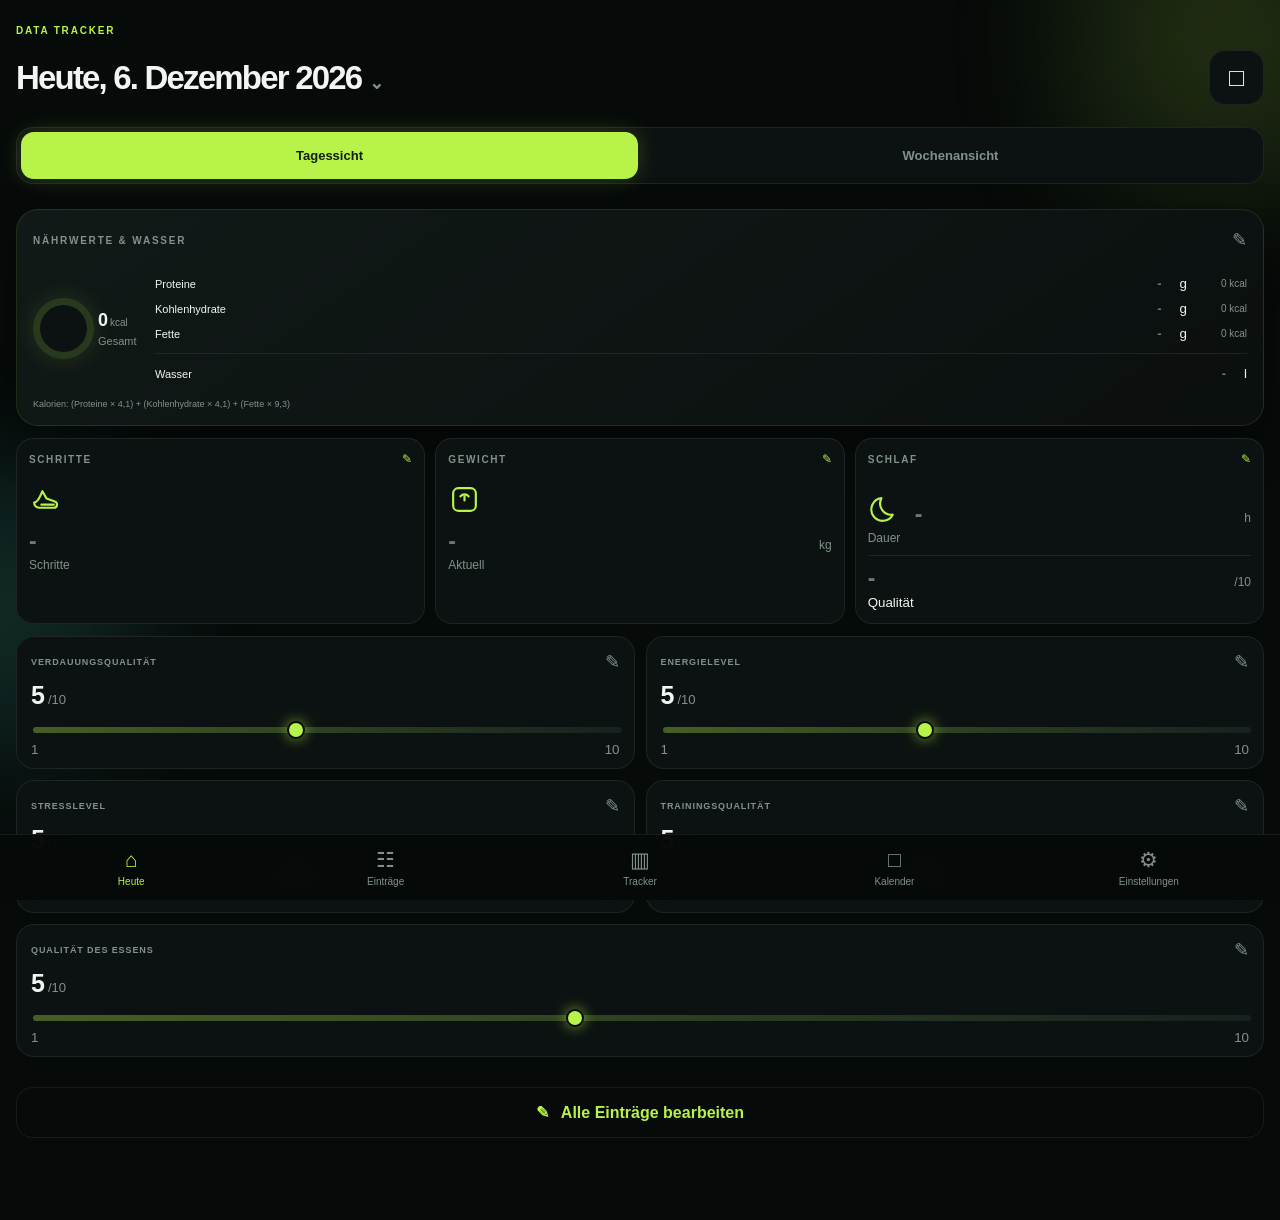
==== commit d31adc92: "Match mobile dashboard reference layout" ====
--- a/index.html
+++ b/index.html
@@ -13,6 +13,7 @@
     <div class="ambient ambient-one"></div>
     <div class="ambient ambient-two"></div>
     <div class="app-shell">
+      <div id="pull-refresh" class="pull-refresh">Aktualisiert</div>
       <header class="topbar">
         <div>
           <p class="eyebrow">NH Performance</p>
@@ -25,11 +26,10 @@
       <main id="app" aria-live="polite"></main>
       <nav class="bottom-nav" aria-label="Hauptnavigation">
         <button class="nav-item active" data-tab="home"><span class="nav-icon">⌂</span>Heute</button>
-        <button class="nav-item" data-tab="training"><span class="nav-icon">+</span>Training</button>
-        <button class="nav-item" data-tab="training-analysis"><span class="nav-icon">▥</span>Trainingsanalyse</button>
-        <button class="nav-item" data-tab="tracker"><span class="nav-icon">◷</span>Tracker</button>
+        <button class="nav-item" data-tab="tracker"><span class="nav-icon">☷</span>Einträge</button>
+        <button class="nav-item" data-tab="training"><span class="nav-icon">▥</span>Tracker</button>
         <button class="nav-item" data-tab="calendar"><span class="nav-icon">□</span>Kalender</button>
-        <button class="nav-item" data-tab="profile"><span class="nav-icon">○</span>Profil</button>
+        <button class="nav-item" data-tab="profile"><span class="nav-icon">⚙</span>Einstellungen</button>
       </nav>
     </div>
     <dialog id="workout-dialog" class="workout-dialog">
--- a/styles.css
+++ b/styles.css
@@ -115,6 +115,28 @@
   padding: max(22px, env(safe-area-inset-top)) 18px calc(96px + env(safe-area-inset-bottom));
 }
 
+.pull-refresh {
+  position: fixed;
+  top: max(8px, env(safe-area-inset-top));
+  left: 50%;
+  z-index: 12;
+  padding: 7px 14px;
+  border-radius: 999px;
+  background: var(--accent);
+  color: var(--accent-dark);
+  font-size: 11px;
+  font-weight: 700;
+  opacity: 0;
+  pointer-events: none;
+  transform: translate(-50%, -18px);
+  transition: opacity 180ms ease, transform 180ms ease;
+}
+
+.pull-refresh.visible {
+  opacity: 1;
+  transform: translate(-50%, 0);
+}
+
 .topbar,
 .card-top,
 .page-title,
@@ -127,6 +149,10 @@
 
 .topbar {
   margin-bottom: 27px;
+}
+
+.tracker-screen .topbar {
+  display: none;
 }
 
 .profile-chip {
@@ -161,6 +187,62 @@
   margin-bottom: 18px;
 }
 
+.tracker-header {
+  margin-bottom: 20px;
+}
+
+.tracker-header .eyebrow {
+  color: var(--accent);
+}
+
+.tracker-header > div {
+  display: flex;
+  align-items: center;
+  justify-content: space-between;
+  gap: 12px;
+  margin-top: 13px;
+}
+
+.tracker-header h2 {
+  font-size: clamp(24px, 7vw, 30px);
+}
+
+.tracker-header h2.week-title {
+  font-size: clamp(21px, 5.8vw, 27px);
+}
+
+@media (max-width: 410px) {
+  .tracker-header h2.week-title {
+    font-size: 18px;
+    letter-spacing: -0.06em;
+  }
+}
+
+.tracker-header h2 small {
+  color: var(--muted);
+  font-size: 18px;
+}
+
+.calendar-button {
+  position: relative;
+  display: grid;
+  width: 54px;
+  height: 54px;
+  flex-shrink: 0;
+  place-items: center;
+  border: 1px solid var(--line);
+  border-radius: 16px;
+  background: var(--surface);
+  color: var(--text);
+  font-size: 25px;
+}
+
+.calendar-button input {
+  position: absolute;
+  inset: 0;
+  opacity: 0;
+}
+
 .premium-card {
   margin-bottom: 12px;
   padding: 16px;
@@ -307,16 +389,17 @@
 .view-toggle {
   display: flex;
   gap: 4px;
-  margin-bottom: 14px;
+  margin-bottom: 21px;
   padding: 4px;
-  border-radius: 14px;
+  border: 1px solid var(--line);
+  border-radius: 17px;
   background: var(--surface);
 }
 
 .view-toggle button {
   flex: 1;
-  padding: 11px;
-  border-radius: 10px;
+  padding: 15px 11px;
+  border-radius: 13px;
   background: transparent;
   color: var(--muted);
   font-size: 13px;
@@ -324,44 +407,9 @@
 }
 
 .view-toggle .active {
-  background: var(--surface-3);
-  color: var(--accent);
-  box-shadow: inset 0 0 0 1px rgba(var(--accent-rgb), 0.12);
-}
-
-.date-switcher {
-  display: grid;
-  grid-template-columns: 42px 1fr 42px;
-  gap: 8px;
-  margin-bottom: 12px;
-}
-
-.date-switcher button,
-.date-switcher label {
-  display: grid;
-  align-items: center;
-  min-height: 46px;
-  border: 1px solid var(--line);
-  border-radius: 13px;
-  background: var(--surface);
-  text-align: center;
-}
-
-.date-switcher button {
-  font-size: 26px;
-}
-
-.date-switcher label span {
-  color: var(--text);
-  font-size: 13px;
-  font-weight: 650;
-}
-
-.date-switcher input {
-  position: absolute;
-  width: 1px;
-  height: 1px;
-  opacity: 0;
+  background: var(--accent);
+  color: var(--accent-dark);
+  box-shadow: 0 0 22px rgba(var(--accent-rgb), 0.2);
 }
 
 .edit-tag {
@@ -373,41 +421,135 @@
   font-weight: 700;
 }
 
-.macro-card h3,
-.quality-card h3 {
-  margin-top: 5px;
-}
-
-.calorie-total {
-  margin: 18px 0 14px;
-}
-
-.calorie-total strong {
-  display: block;
-  color: var(--accent);
-  font-size: 37px;
-  letter-spacing: -0.06em;
-}
-
-.calorie-total span {
-  color: var(--muted);
-  font-size: 12px;
-}
-
-.macro-input-grid,
+.macro-card {
+  padding: 20px;
+  border-color: rgba(var(--accent-rgb), .12);
+}
+
+.edit-icon {
+  color: var(--muted);
+  font-size: 18px;
+}
+
+.nutrition-layout {
+  display: grid;
+  grid-template-columns: 1fr;
+  align-items: center;
+  gap: 17px;
+  margin: 21px 0 15px;
+}
+
+.calorie-ring {
+  display: grid;
+  width: 112px;
+  height: 112px;
+  place-items: center;
+  border-radius: 50%;
+  background: conic-gradient(var(--accent) var(--progress), rgba(183, 243, 72, .15) var(--progress));
+  box-shadow: 0 0 24px rgba(var(--accent-rgb), .13);
+  justify-self: center;
+}
+
+.calorie-ring::before {
+  content: "";
+  grid-area: 1 / 1;
+  width: 86px;
+  height: 86px;
+  border-radius: 50%;
+  background: var(--surface);
+}
+
+.calorie-ring div {
+  z-index: 1;
+  grid-area: 1 / 1;
+  text-align: center;
+}
+
+.calorie-ring strong {
+  display: block;
+  font-size: 20px;
+  letter-spacing: -.04em;
+}
+
+.calorie-ring small,
+.calorie-ring span {
+  display: block;
+  color: var(--muted);
+  font-size: 10px;
+}
+
+.nutrient-row {
+  display: grid;
+  grid-template-columns: 1fr 70px 94px;
+  align-items: center;
+  gap: 8px;
+  margin-bottom: 12px;
+}
+
+.nutrient-row label {
+  display: flex;
+  justify-content: flex-end;
+  align-items: baseline;
+  gap: 3px;
+}
+
+.nutrient-name {
+  color: var(--text);
+  font-size: 13px;
+}
+
+.nutrient-row input {
+  width: 54px;
+  padding: 0;
+  border: 0;
+  outline: 0;
+  background: transparent;
+  color: var(--text);
+  font-size: 16px;
+  font-weight: 700;
+  text-align: right;
+}
+
+.nutrient-row label small {
+  color: var(--text);
+}
+
+.target-data {
+  text-align: right;
+}
+
+.target-data strong,
+.target-data em {
+  display: block;
+  white-space: nowrap;
+  font-size: 10px;
+  font-style: normal;
+}
+
+.target-data strong {
+  color: var(--muted);
+}
+
+.target-data em {
+  margin-top: 3px;
+  color: var(--accent);
+}
+
+.calorie-target {
+  display: flex;
+  justify-content: space-between;
+  padding-top: 13px;
+  border-top: 1px solid var(--line);
+  color: var(--muted);
+  font-size: 11px;
+}
+
 .body-input-grid {
   display: grid;
   grid-template-columns: repeat(2, 1fr);
   gap: 9px;
 }
 
-.macro-input-grid > div {
-  padding: 11px;
-  border-radius: 13px;
-  background: var(--surface-2);
-}
-
-.macro-input-grid > div > span,
 .data-card span {
   color: var(--muted);
   font-size: 11px;
@@ -448,6 +590,10 @@
   margin-bottom: 12px;
 }
 
+.daily-parameters {
+  grid-template-columns: repeat(3, 1fr);
+}
+
 .data-card {
   padding: 14px;
   border: 1px solid var(--line);
@@ -455,8 +601,12 @@
   background: var(--surface);
 }
 
-.data-card.full {
-  grid-column: 1 / -1;
+.data-card b {
+  display: block;
+  margin: 20px 0 9px;
+  color: var(--accent);
+  font-size: 28px;
+  font-weight: 500;
 }
 
 .data-card i {
@@ -465,9 +615,45 @@
   font-style: normal;
 }
 
+.daily-parameters .inline-input input {
+  font-size: 21px;
+}
+
+.sleep-quality-inline {
+  margin-top: 10px;
+  padding-top: 9px;
+  border-top: 1px solid var(--line);
+}
+
+.sleep-quality-inline .inline-input {
+  margin: 0;
+}
+
+.sleep-quality-inline small {
+  display: block;
+  margin-top: 3px;
+}
+
+.quality-card {
+  padding: 0;
+  border: 0;
+  background: transparent;
+  box-shadow: none;
+}
+
+.quality-grid {
+  display: grid;
+  grid-template-columns: repeat(2, 1fr);
+  gap: 10px;
+}
+
 .quality-row {
   display: block;
-  margin-top: 16px;
+  margin: 0;
+  padding: 16px 15px;
+  border: 1px solid var(--line);
+  border-radius: 18px;
+  background: var(--surface);
 }
 
 .quality-row > div {
@@ -477,22 +663,50 @@
 }
 
 .quality-row strong {
-  font-size: 13px;
+  color: var(--muted);
+  font-size: 11px;
+  letter-spacing: .09em;
+  text-transform: uppercase;
   font-weight: 550;
 }
 
 .quality-row output {
   color: var(--accent);
-  font-weight: 700;
+  font-size: 22px;
+  font-weight: 750;
 }
 
 .glow-slider {
   width: 100%;
   height: 6px;
   border-radius: 999px;
+  outline: none;
   appearance: none;
   background: linear-gradient(90deg, rgba(var(--accent-rgb), 0.34), var(--surface-3));
   accent-color: var(--accent);
+}
+
+.glow-slider:focus-visible {
+  box-shadow: 0 0 0 1px rgba(var(--accent-rgb), .45), 0 0 15px rgba(var(--accent-rgb), .22);
+}
+
+.wide-quality {
+  grid-column: 1 / -1;
+}
+
+.edit-all-button {
+  width: 100%;
+  margin-top: 13px;
+  padding: 15px;
+  border: 1px solid var(--line);
+  border-radius: 16px;
+  background: transparent;
+  color: var(--accent);
+  font-weight: 650;
+}
+
+.edit-all-button span {
+  margin-right: 8px;
 }
 
 .glow-slider::-webkit-slider-thumb {
@@ -531,6 +745,105 @@
   font-size: 12px;
 }
 
+.week-days {
+  display: grid;
+  grid-template-columns: repeat(7, 1fr);
+  gap: 5px;
+  padding: 13px 9px;
+}
+
+.week-days button {
+  display: grid;
+  justify-items: center;
+  gap: 8px;
+  padding: 8px 3px;
+  border-radius: 22px;
+  background: transparent;
+  color: var(--muted);
+}
+
+.week-days button.active {
+  background: var(--accent);
+  color: var(--accent-dark);
+}
+
+.week-days span {
+  font-size: 11px;
+}
+
+.week-days strong {
+  font-size: 15px;
+}
+
+.week-days i {
+  width: 7px;
+  height: 7px;
+  border-radius: 50%;
+  background: var(--accent);
+}
+
+.week-days .missing i {
+  background: var(--orange);
+}
+
+.weekly-summary h3 {
+  margin-top: 6px;
+  color: var(--muted);
+  font-size: 12px;
+}
+
+.weekly-summary .card-top > small {
+  color: var(--muted);
+  font-size: 10px;
+}
+
+.target-row {
+  display: grid;
+  grid-template-columns: 83px 1fr 64px 70px 38px;
+  align-items: center;
+  gap: 6px;
+  margin-top: 16px;
+  font-size: 10px;
+}
+
+.target-row > span {
+  font-size: 12px;
+}
+
+.target-bar {
+  height: 7px;
+  overflow: hidden;
+  border-radius: 999px;
+  background: var(--surface-3);
+}
+
+.target-bar i {
+  display: block;
+  height: 100%;
+  border-radius: inherit;
+  background: var(--accent);
+  box-shadow: 0 0 11px rgba(var(--accent-rgb), .42);
+}
+
+.target-row strong {
+  color: var(--accent);
+  text-align: right;
+}
+
+.target-row em {
+  color: var(--muted);
+  font-style: normal;
+}
+
+.target-row b {
+  color: var(--accent);
+  text-align: right;
+}
+
+.weekly-body > .eyebrow {
+  margin-bottom: 13px;
+}
+
 .weekly-metrics {
   display: grid;
   grid-template-columns: repeat(2, 1fr);
@@ -580,6 +893,10 @@
 .day-compare strong {
   color: var(--text);
   text-align: left;
+}
+
+.day-compare.missing {
+  color: var(--orange);
 }
 
 .training-hero {
@@ -925,7 +1242,8 @@
   font-size: 12px;
 }
 
-.profile-settings select {
+.profile-settings select,
+.profile-settings input {
   display: block;
   width: 100%;
   margin-top: 8px;
@@ -936,6 +1254,38 @@
   color: var(--text);
 }
 
+.coach-targets {
+  margin: 19px 0;
+  padding: 13px;
+  border-radius: 15px;
+  background: var(--surface-2);
+}
+
+.coach-targets > div {
+  display: grid;
+  grid-template-columns: repeat(2, 1fr);
+  gap: 8px;
+}
+
+.coach-targets label {
+  position: relative;
+  margin: 12px 0 0;
+}
+
+.coach-targets label:last-child {
+  grid-column: 1 / -1;
+}
+
+.coach-targets small {
+  position: absolute;
+  right: 10px;
+  bottom: 13px;
+  color: var(--muted);
+}
+
+.coach-targets input {
+  padding-right: 43px;
+}
 .theme-grid {
   display: grid;
   grid-template-columns: repeat(4, 1fr);
@@ -1273,10 +1623,271 @@
   flex: .45;
 }
 
+/* Compact full-width client dashboard matching the mobile tracker reference. */
+.app-shell {
+  width: 100%;
+  max-width: none;
+  padding: max(25px, env(safe-area-inset-top)) 16px calc(82px + env(safe-area-inset-bottom));
+}
+
+.tracker-header {
+  margin-bottom: 22px;
+}
+
+.tracker-header > div {
+  margin-top: 14px;
+}
+
+.tracker-header h2 {
+  font-size: clamp(27px, 7.4vw, 33px);
+}
+
+.calendar-button {
+  width: 55px;
+  height: 55px;
+}
+
+.view-toggle {
+  margin-bottom: 25px;
+}
+
+.view-toggle button {
+  padding: 16px 11px;
+}
+
+.macro-card {
+  padding: 19px 16px 16px;
+}
+
+.nutrition-layout {
+  grid-template-columns: 118px minmax(0, 1fr);
+  gap: 4px;
+  margin: 25px 0 18px;
+}
+
+.calorie-overview {
+  display: flex;
+  align-items: center;
+  gap: 4px;
+}
+
+.calorie-ring {
+  width: 61px;
+  height: 61px;
+  flex: 0 0 61px;
+  justify-self: initial;
+}
+
+.calorie-ring::before {
+  width: 47px;
+  height: 47px;
+}
+
+.calorie-total strong {
+  display: inline;
+  color: var(--text);
+  font-size: 18px;
+  letter-spacing: -.055em;
+}
+
+.calorie-total span {
+  margin-left: 3px;
+  color: var(--muted);
+  font-size: 10px;
+}
+
+.calorie-total small {
+  display: block;
+  margin-top: 4px;
+  color: var(--muted);
+  font-size: 11px;
+}
+
+.nutrient-row {
+  grid-template-columns: minmax(78px, 1fr) 45px 56px;
+  gap: 4px;
+  margin-bottom: 10px;
+}
+
+.nutrient-name {
+  font-size: 11px;
+  white-space: nowrap;
+}
+
+.nutrient-row input {
+  width: 37px;
+  font-size: 13px;
+}
+
+.macro-kcal {
+  color: var(--muted);
+  font-size: 10px;
+  text-align: right;
+  white-space: nowrap;
+}
+
+.water-row {
+  grid-template-columns: 1fr 45px;
+  margin: 12px 0 0;
+  padding-top: 12px;
+  border-top: 1px solid var(--line);
+}
+
+.formula {
+  margin-top: 0;
+  font-size: 9px;
+}
+
+.daily-parameters {
+  gap: 10px;
+}
+
+.data-card {
+  min-height: 160px;
+  padding: 13px 12px;
+}
+
+.data-card .card-top > span {
+  font-size: 10px;
+  font-weight: 700;
+  letter-spacing: .16em;
+  text-transform: uppercase;
+}
+
+.data-card b {
+  margin: 17px 0 12px;
+}
+
+.data-card b svg {
+  display: block;
+  width: 33px;
+  height: 33px;
+  fill: none;
+  stroke: currentColor;
+  stroke-width: 2.1;
+  stroke-linecap: round;
+  stroke-linejoin: round;
+}
+
+.sleep-symbol svg {
+  fill: var(--accent);
+  stroke: none;
+}
+
+.daily-parameters .inline-input input {
+  font-size: 23px;
+}
+
+.data-card > small {
+  display: block;
+  margin-top: 3px;
+  color: var(--muted);
+  font-size: 12px;
+}
+
+.sleep-symbol {
+  position: absolute;
+  top: 53px;
+  left: 12px;
+  margin: 0 !important;
+  font-size: 36px !important;
+}
+
+.sleep-card {
+  position: relative;
+}
+
+.sleep-card > .inline-input {
+  margin-top: 35px;
+  margin-left: 47px;
+}
+
+.quality-grid {
+  gap: 11px;
+}
+
+.quality-row {
+  min-height: 110px;
+  padding: 14px 14px 11px;
+}
+
+.quality-title {
+  display: flex;
+  justify-content: space-between;
+  align-items: center;
+  margin-bottom: 7px;
+}
+
+.quality-row strong {
+  font-size: 9px;
+  letter-spacing: .1em;
+}
+
+.quality-row output {
+  display: block;
+  margin-bottom: 9px;
+  color: var(--text);
+  font-size: 25px;
+}
+
+.quality-row output small {
+  margin-left: 3px;
+  color: var(--muted);
+  font-size: 13px;
+  font-weight: 400;
+}
+
+.wide-quality .quality-row {
+  min-height: 112px;
+}
+
+.slider-scale {
+  display: flex;
+  justify-content: space-between;
+  margin-top: 5px;
+  color: var(--muted);
+}
+
+.edit-all-button {
+  margin-top: 18px;
+}
+
+.save-status {
+  display: none;
+}
+
+.bottom-nav {
+  max-width: none;
+  padding-top: 9px;
+}
+
+.nav-item {
+  font-size: 10px;
+}
+
+.nav-icon {
+  font-size: 21px;
+  line-height: 22px;
+}
+
+@media (max-width: 365px) {
+  .app-shell {
+    padding-right: 10px;
+    padding-left: 10px;
+  }
+
+  .nutrition-layout {
+    grid-template-columns: 1fr;
+  }
+
+  .calorie-overview {
+    justify-content: center;
+  }
+}
+
 @media (min-width: 620px) {
   .app-shell {
-    margin-top: 18px;
-    border-radius: 34px 34px 0 0;
+    margin-top: 0;
   }
 }
 
